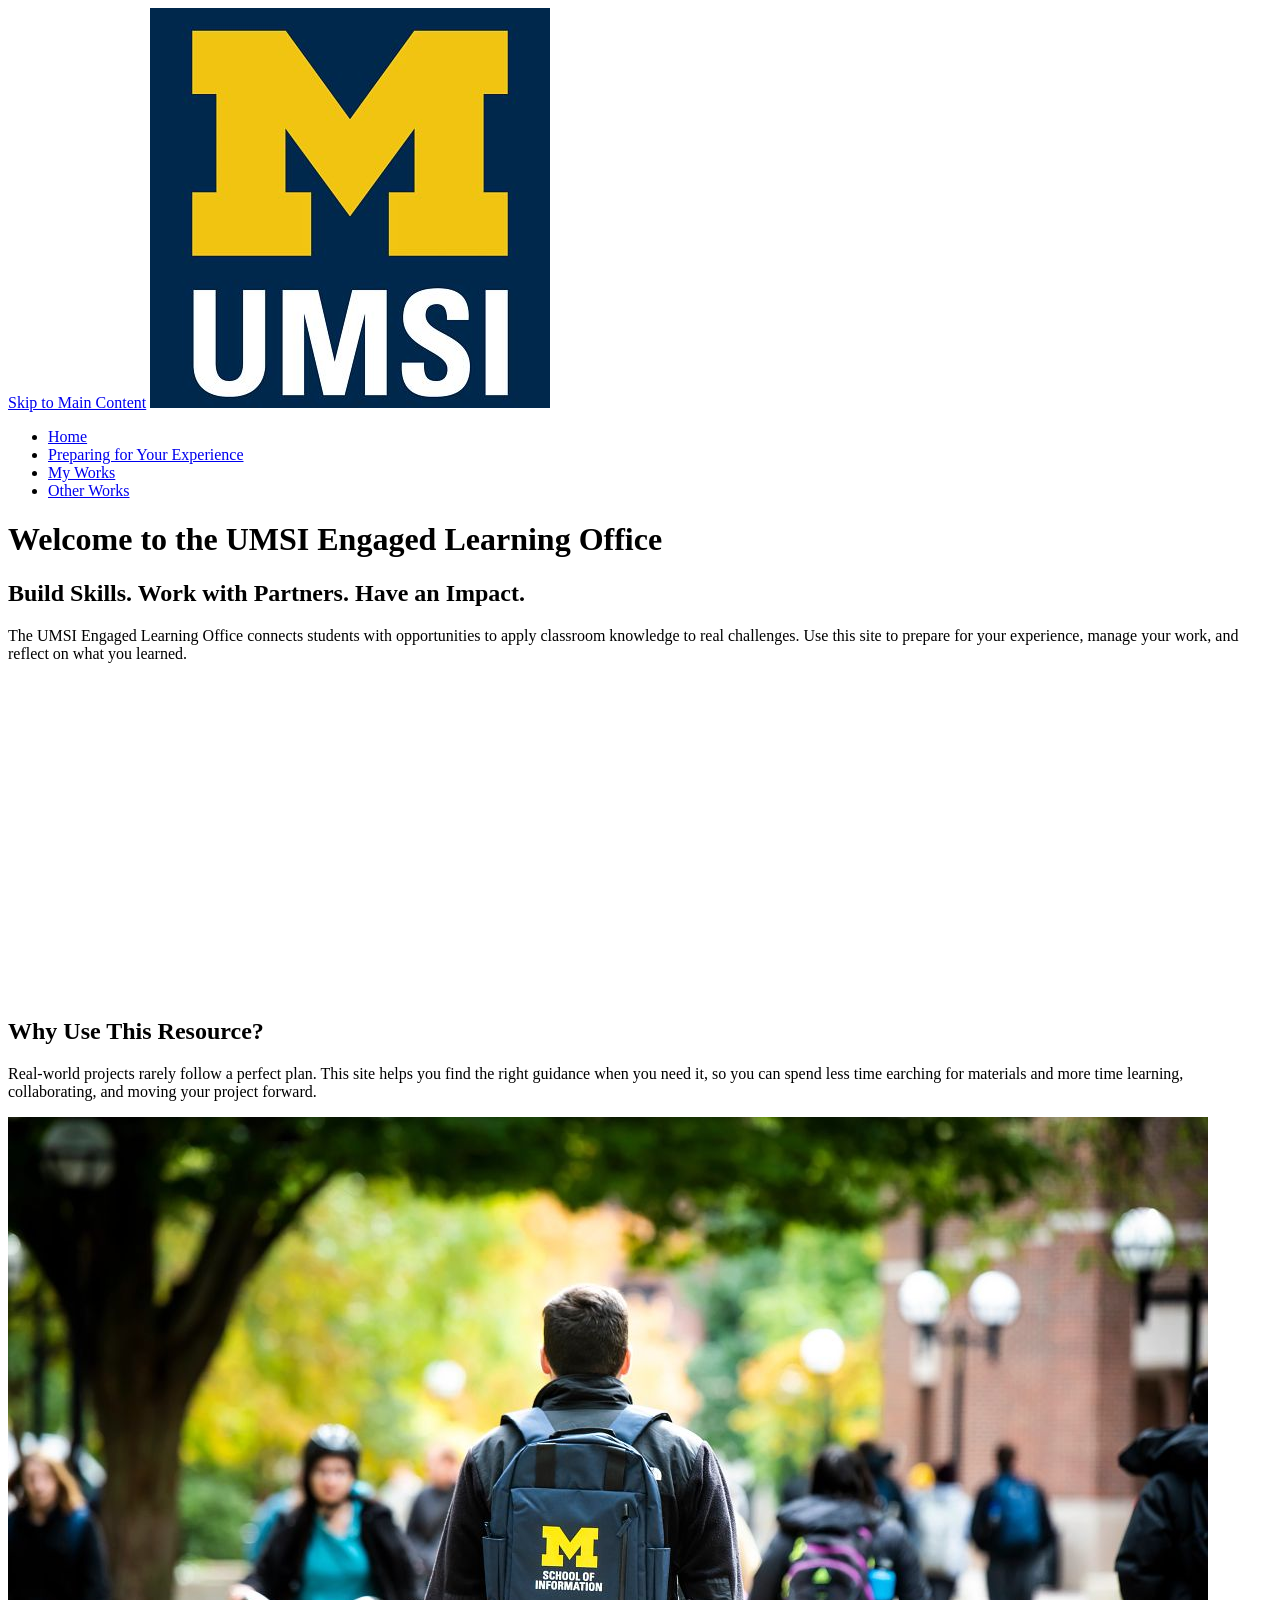
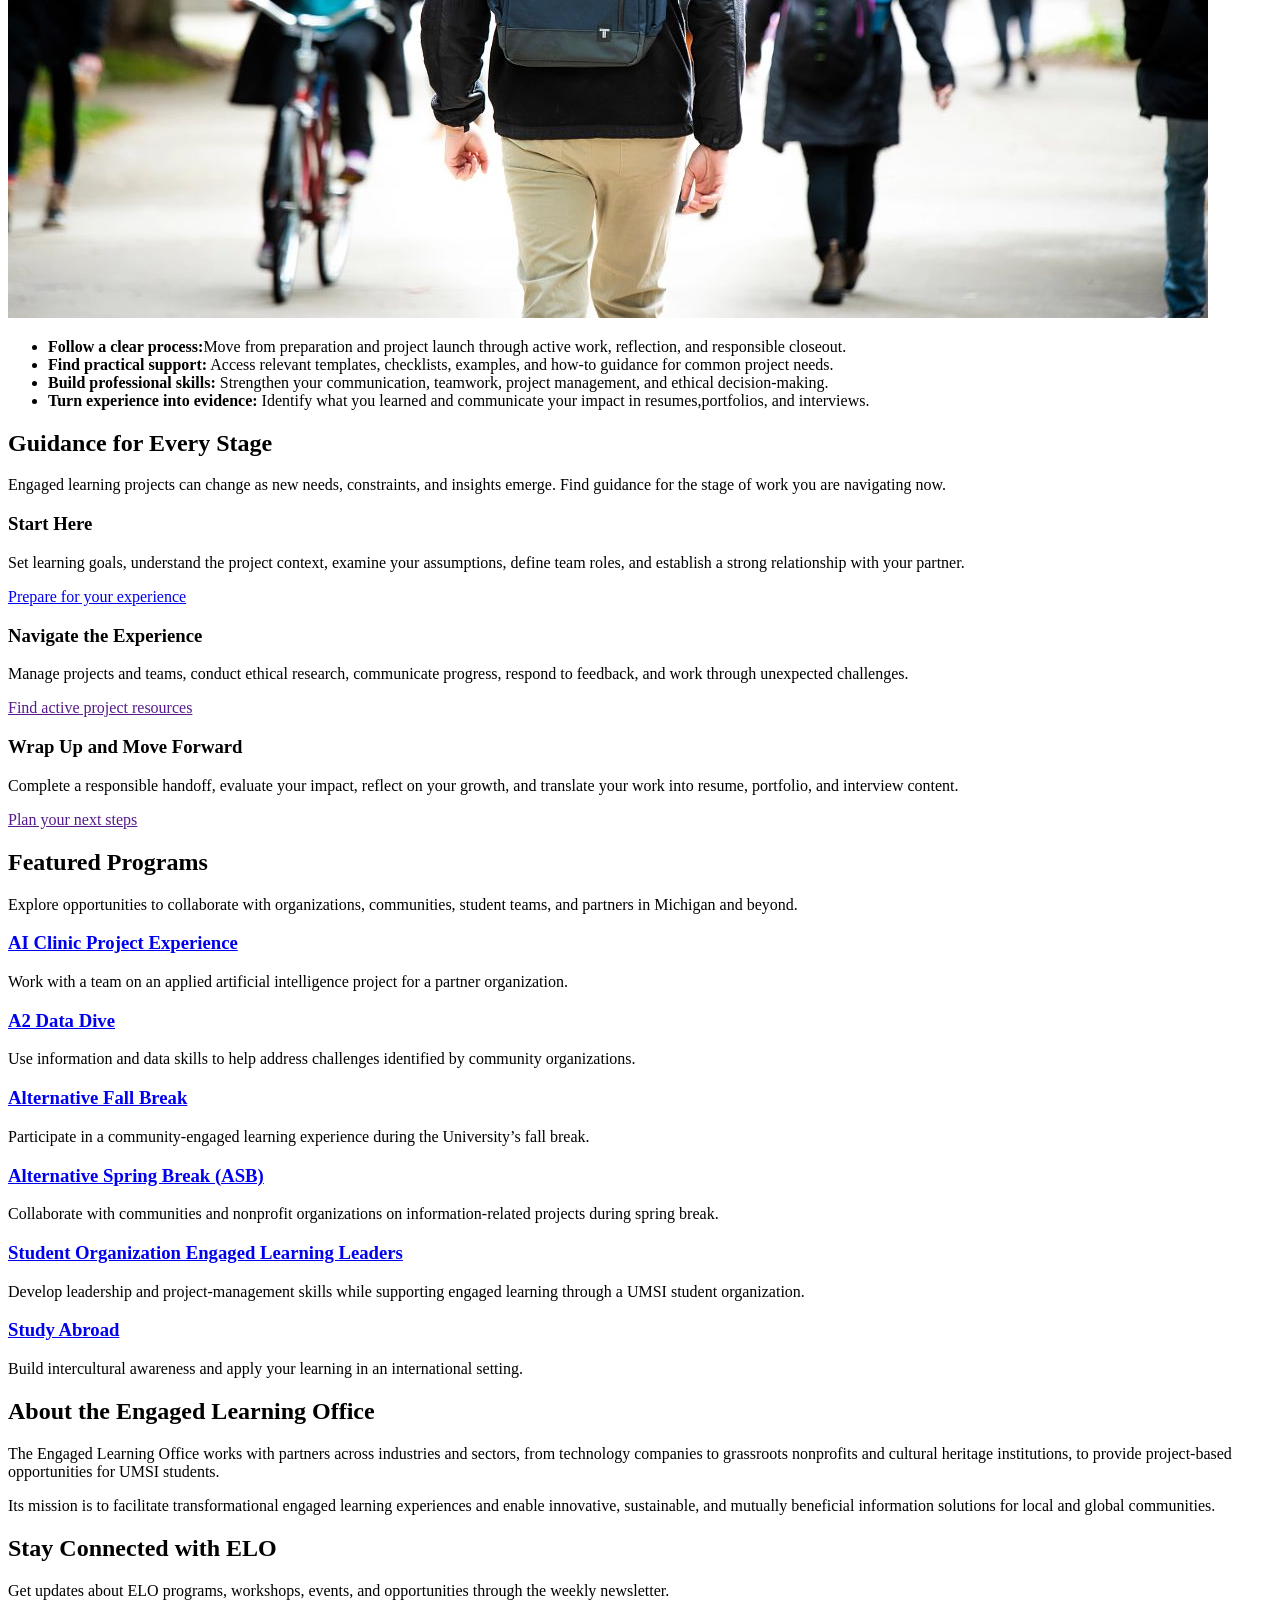
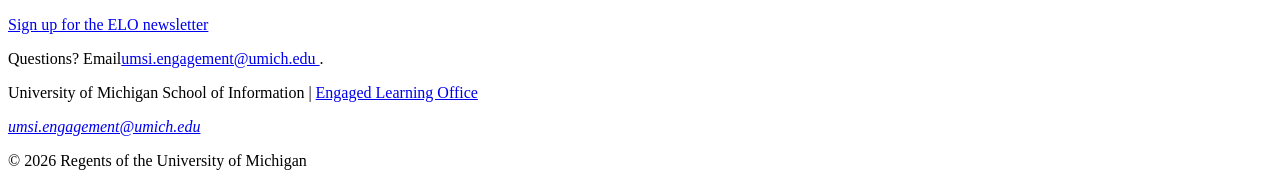
==== index.html @ c1bbf931 "Add files via upload" ====
<!DOCTYPE html>
<html lang="en">
<head>
    <meta charset="UTF-8">
    <meta name="viewport" content="width=device-width, initial-scale=1.0">
    <title>Engaged Learning Resources | UMSI</title>

</head>
<body>

    <header>
  <a href = "#main">Skip to Main Content</a>
        <img src="images/UMSI_signature_vertical_informal_solidblue.jpg" alt="UMSI Logo">
        <nav>
            <ul>
                <li><a href = "index.html">Home</a></li>
                <li><a href = "prep.html">Preparing for Your Experience</a></li>
                <li><a href = "works.html">My Works</a></li>
                <li><a href = "other.html">Other Works</a></li>
            </ul>
        </nav>
    <h1>Welcome to the UMSI Engaged Learning Office</h1>

    </header>
    <main id="main">
    <section>
      <h2>Build Skills. Work with Partners. Have an Impact.</h2>
      <p>
       The UMSI Engaged Learning Office connects students with opportunities to apply classroom knowledge to real challenges. Use this site to prepare for your experience, manage your work, and reflect on what you learned.
      </p>

      <iframe width="560px" height="315px" src="https://www.youtube.com/embed/81ZO9RfIJEQ?si=tBp82YWZMl1u7CVS" title="YouTube video player" frameborder="0" allow="accelerometer; autoplay; clipboard-write; encrypted-media; gyroscope; picture-in-picture; web-share" referrerpolicy="strict-origin-when-cross-origin" allowfullscreen></iframe>
         <!-- Note: this iframe might cause an Axe ARIA error - that's not on you that's on YouTube! -->
    </section>

<section>
    <h2>Why Use This Resource?</h2>

    <p>Real-world projects rarely follow a perfect plan. This site helps you find the right guidance when you need it, so you can spend less time earching for materials and more time learning, collaborating, and moving your project forward.
    </p>
        <img src="images/UMSI_CampusFall_UMSIBackpack_02.jpg" alt="A student wears a UMSI backpack in fall on the drag.">
    <ul>
        <li><strong>Follow a clear process:</strong>Move from preparation and project launch through active work, reflection, and responsible closeout.</li>
        <li><strong>Find practical support:</strong> Access relevant templates, checklists, examples, and how-to guidance for common project needs.</li>
        <li><strong>Build professional skills:</strong> Strengthen your communication, teamwork, project management, and ethical decision-making.</li>
        <li><strong>Turn experience into evidence:</strong> Identify what you learned and communicate your impact in resumes,portfolios, and interviews.</li>
    </ul>
</section>

 <section>
    <h2>Guidance for Every Stage</h2>
    <p>Engaged learning projects can change as new needs, constraints, and insights emerge. Find guidance for the stage of work you are navigating <srong>now.</strong></p>
    <article>
      <h3>Start Here</h3>
      <p>Set learning goals, understand the project context, examine your assumptions, define team roles, and establish a strong relationship with your partner.</p>
      <a href="prep.html">Prepare for your experience</a>
    </article>

    <article>
      <h3>Navigate the Experience</h3>
      <p>Manage projects and teams, conduct ethical research, communicate progress, respond to feedback, and work through unexpected challenges.</p>
      <a href="">Find active project resources</a>
    </article>

    <article>
      <h3>Wrap Up and Move Forward</h3>
      <p>Complete a responsible handoff, evaluate your impact, reflect on your growth, and translate your work into resume, portfolio, and interview content.</p>
      <a href="">Plan your next steps</a>
    </article>
  </section>

   <section>
    <h2>Featured Programs</h2>
    <p>Explore opportunities to collaborate with organizations, communities, student teams, and partners in Michigan and beyond.</p>
    <article>
    <h3><a href="https://mcompass.umich.edu/_portal/tds-program-brochure?programid=12810">AI Clinic Project Experience</a></h3>
    <p>Work with a team on an applied artificial intelligence project for a partner organization.</p>
    </article>

    <article>
    <h3><a href="https://mcompass.umich.edu/_portal/tds-program-brochure?programid=12556">A2 Data Dive</a></h3>
    <p>Use information and data skills to help address challenges identified by community organizations.</p>
    </article>

     <article>
      <h3><a href="https://mcompass.umich.edu/_portal/tds-program-brochure?programid=11297">Alternative Fall Break</a></h3>
      <p>Participate in a community-engaged learning experience during the University’s fall break.</p>
    </article>

    <article>
      <h3><a href="https://mcompass.umich.edu/_portal/tds-program-brochure?programid=10621">Alternative Spring Break (ASB)</a></h3>
       <p>Collaborate with communities and nonprofit organizations on information-related projects during spring break.</p>
    </article>

    <article>
      <h3><a href="https://mcompass.umich.edu/_portal/tds-program-brochure?programid=12294">Student Organization Engaged Learning Leaders</a></h3>
       <p>Develop leadership and project-management skills while supporting engaged learning through a UMSI student organization.</p>
    </article>

    <article>
      <h3><a href="https://www.si.umich.edu/student-life/study-abroad">Study Abroad</a></h3>
      <p>Build intercultural awareness and apply your learning in an international setting. </p>
    </article>
   </section>
  <section>
    <h2>About the Engaged Learning Office</h2>
    <p>The Engaged Learning Office works with partners across industries and sectors, from technology companies to grassroots nonprofits and cultural heritage institutions, to provide project-based opportunities for UMSI students.</p>
    <p>Its mission is to facilitate transformational engaged learning experiences and enable innovative, sustainable, and mutually beneficial information solutions for local and global communities.</p>
  </section>
  <aside>
    <h2>Stay Connected with ELO</h2>
    <p>Get updates about ELO programs, workshops, events, and opportunities through the weekly newsletter.</p>
    <div>
       <a href="https://umsi.info/elo-newsletter"> Sign up for the ELO newsletter</a>
    </div>
    <p>Questions? Email<a href="mailto:umsi.engagement@umich.edu">umsi.engagement@umich.edu </a>.</p>
  </aside>


        <!-- Content taken & modified from UMGPT with the prompt, "Write me a webpage of intro content to help meet the following requirements - this is for the home page": and then pasted in the client objectives & project requirements"
        UMGPT. (2026). UMGPT ( GPT-5.6 Sol September 7th version) [Large language model]. -->
    </main>
    <footer>
        <p>University of Michigan School of Information | <a href="https://www.si.umich.edu/programs/engaged-learning/about-engaged-learning-office">Engaged Learning Office </a></p>
      <address>
        <a href="mailto:umsi.engagement@umich.edu">umsi.engagement@umich.edu</a>
      </address>
      <p>&copy; 2026 Regents of the University of Michigan</p>
    </footer>
</body>
</html>
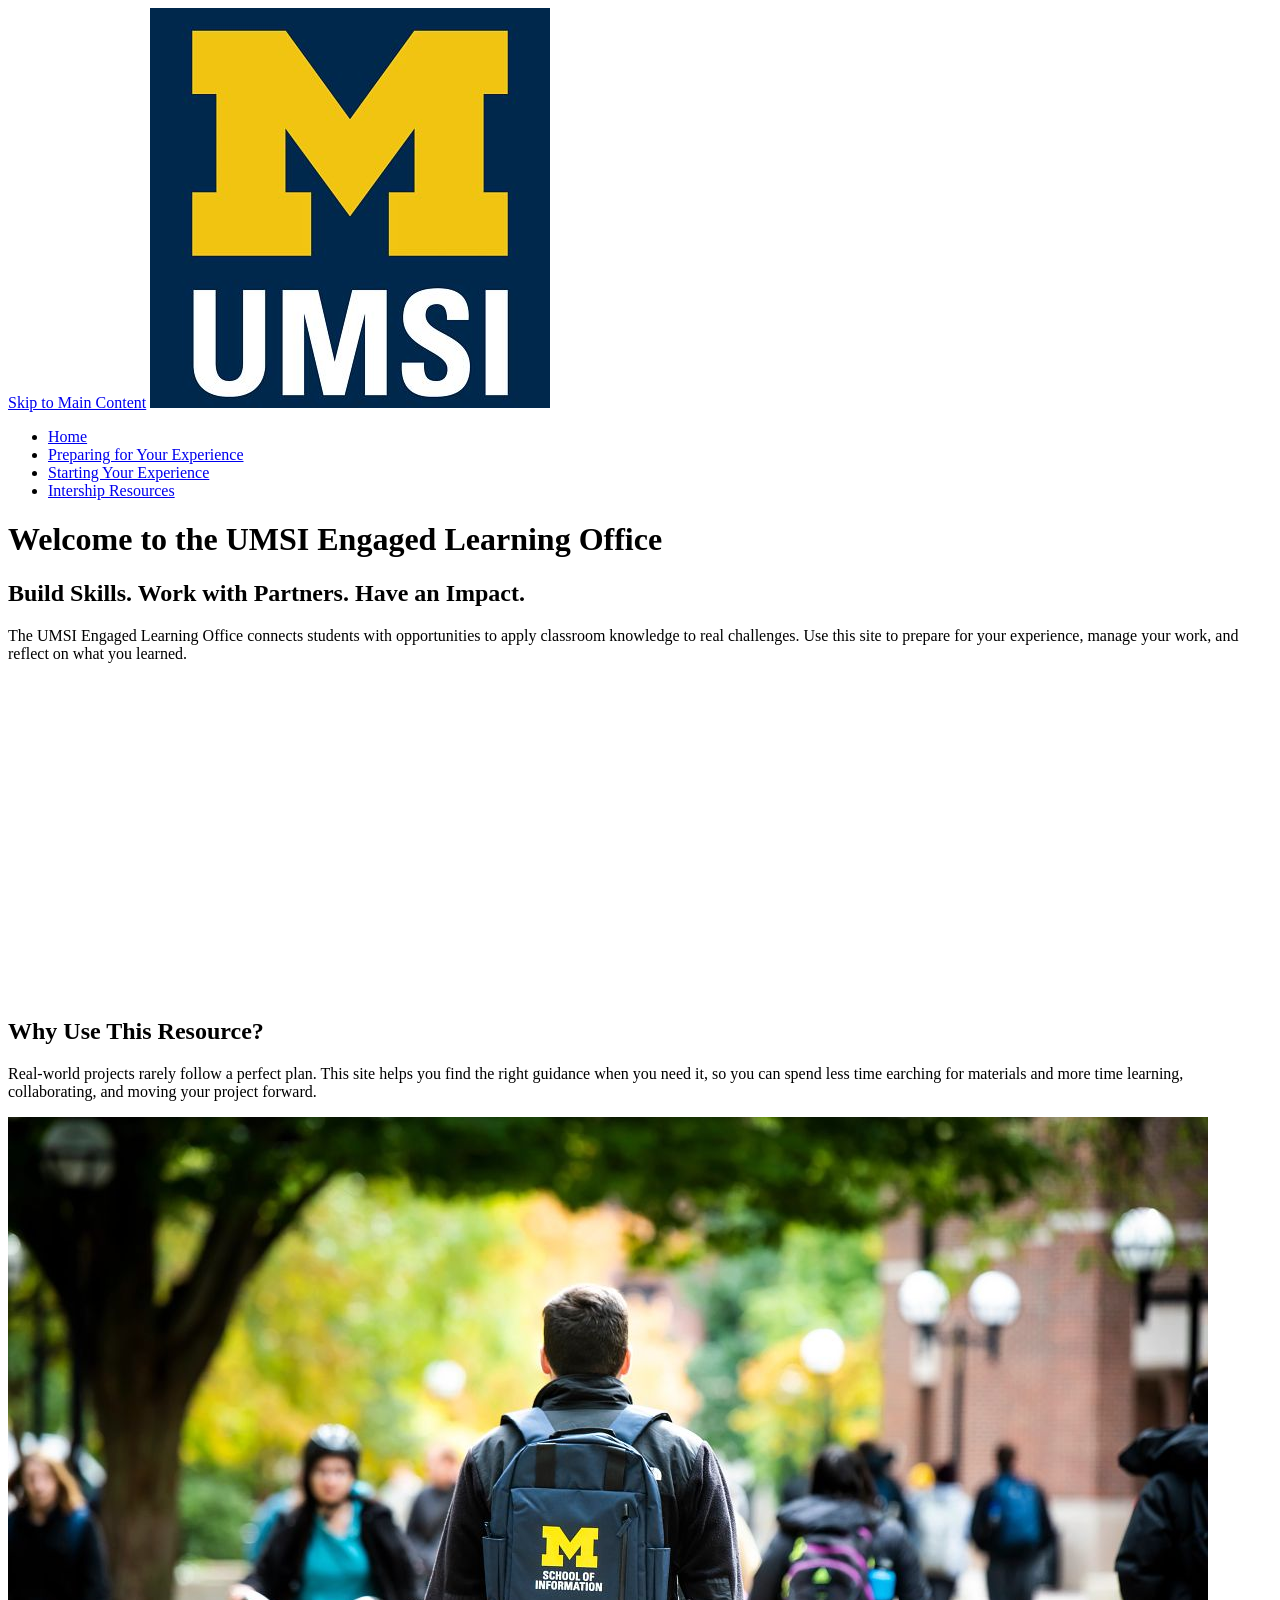
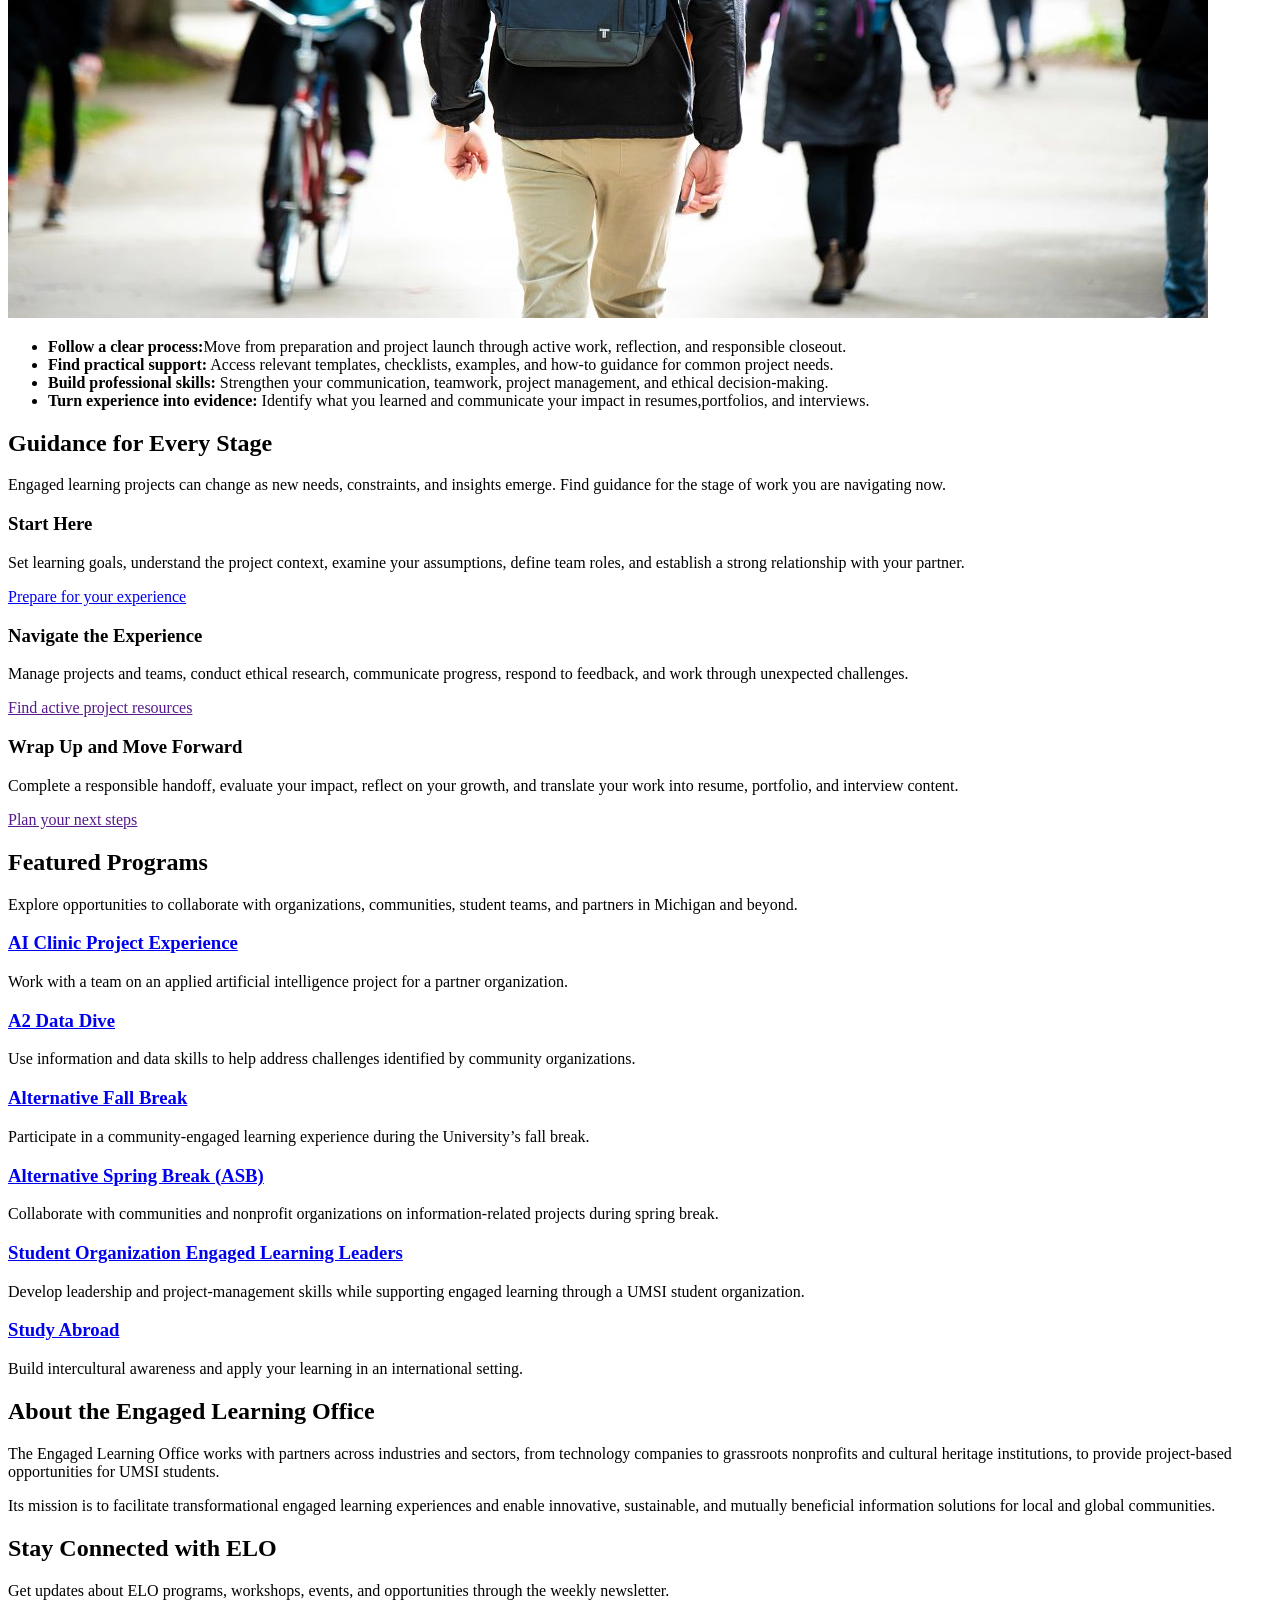
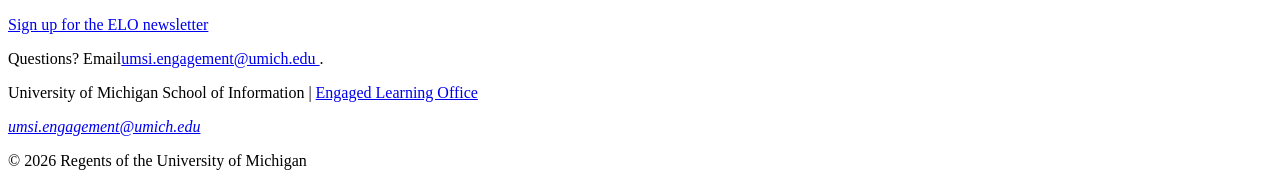
==== commit bb14325f: "Add files via upload" ====
--- a/index.html
+++ b/index.html
@@ -15,13 +15,13 @@
             <ul>
                 <li><a href = "index.html">Home</a></li>
                 <li><a href = "prep.html">Preparing for Your Experience</a></li>
-                <li><a href = "works.html">My Works</a></li>
-                <li><a href = "other.html">Other Works</a></li>
+                <li><a href = "during.html">Starting Your Experience</a></li>
+                <li><a href = "intern.html">Intership Resources</a></li>
             </ul>
         </nav>
     <h1>Welcome to the UMSI Engaged Learning Office</h1>
-
     </header>
+    
     <main id="main">
     <section>
       <h2>Build Skills. Work with Partners. Have an Impact.</h2>
@@ -82,9 +82,9 @@
     <p>Use information and data skills to help address challenges identified by community organizations.</p>
     </article>
 
-     <article>
-      <h3><a href="https://mcompass.umich.edu/_portal/tds-program-brochure?programid=11297">Alternative Fall Break</a></h3>
-      <p>Participate in a community-engaged learning experience during the University’s fall break.</p>
+    <article>
+    <h3><a href="https://mcompass.umich.edu/_portal/tds-program-brochure?programid=11297">Alternative Fall Break</a></h3>
+    <p>Participate in a community-engaged learning experience during the University’s fall break.</p>
     </article>
 
     <article>
@@ -101,7 +101,7 @@
       <h3><a href="https://www.si.umich.edu/student-life/study-abroad">Study Abroad</a></h3>
       <p>Build intercultural awareness and apply your learning in an international setting. </p>
     </article>
-   </section>
+  </section>
   <section>
     <h2>About the Engaged Learning Office</h2>
     <p>The Engaged Learning Office works with partners across industries and sectors, from technology companies to grassroots nonprofits and cultural heritage institutions, to provide project-based opportunities for UMSI students.</p>
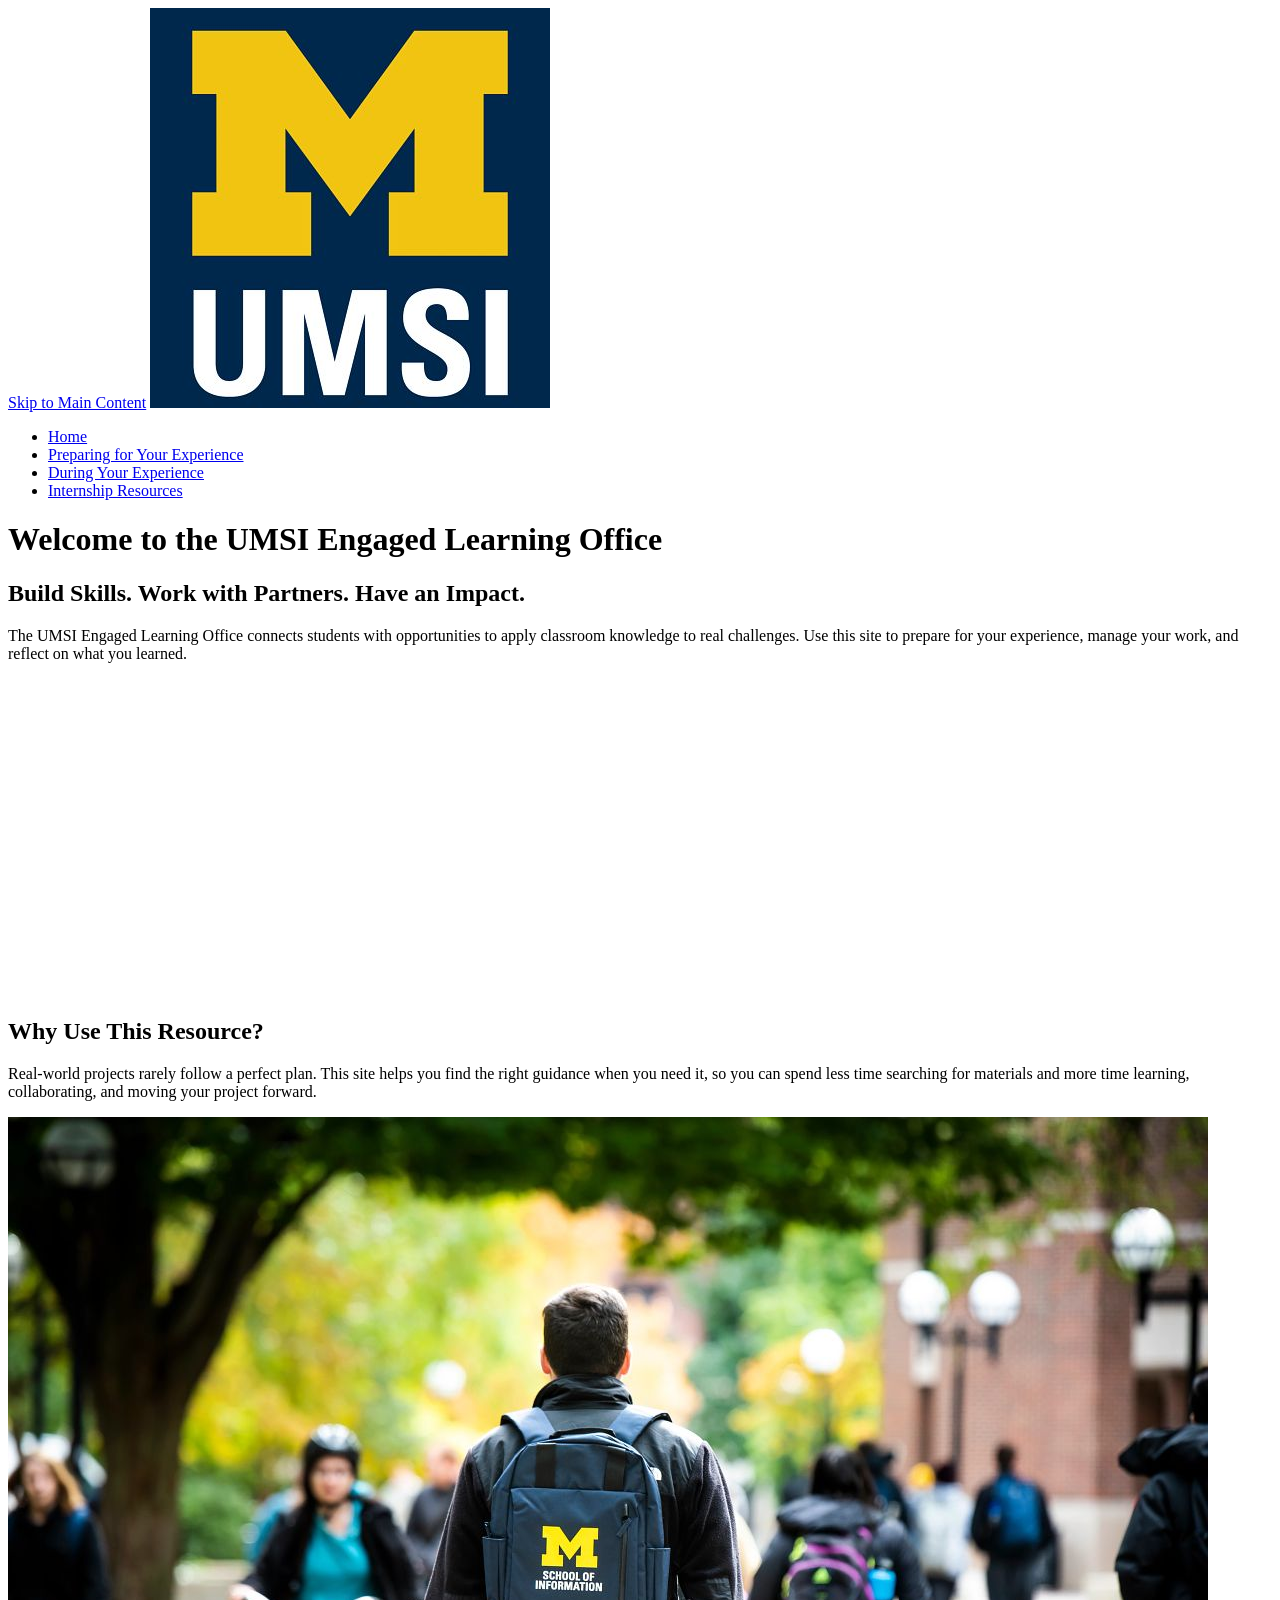
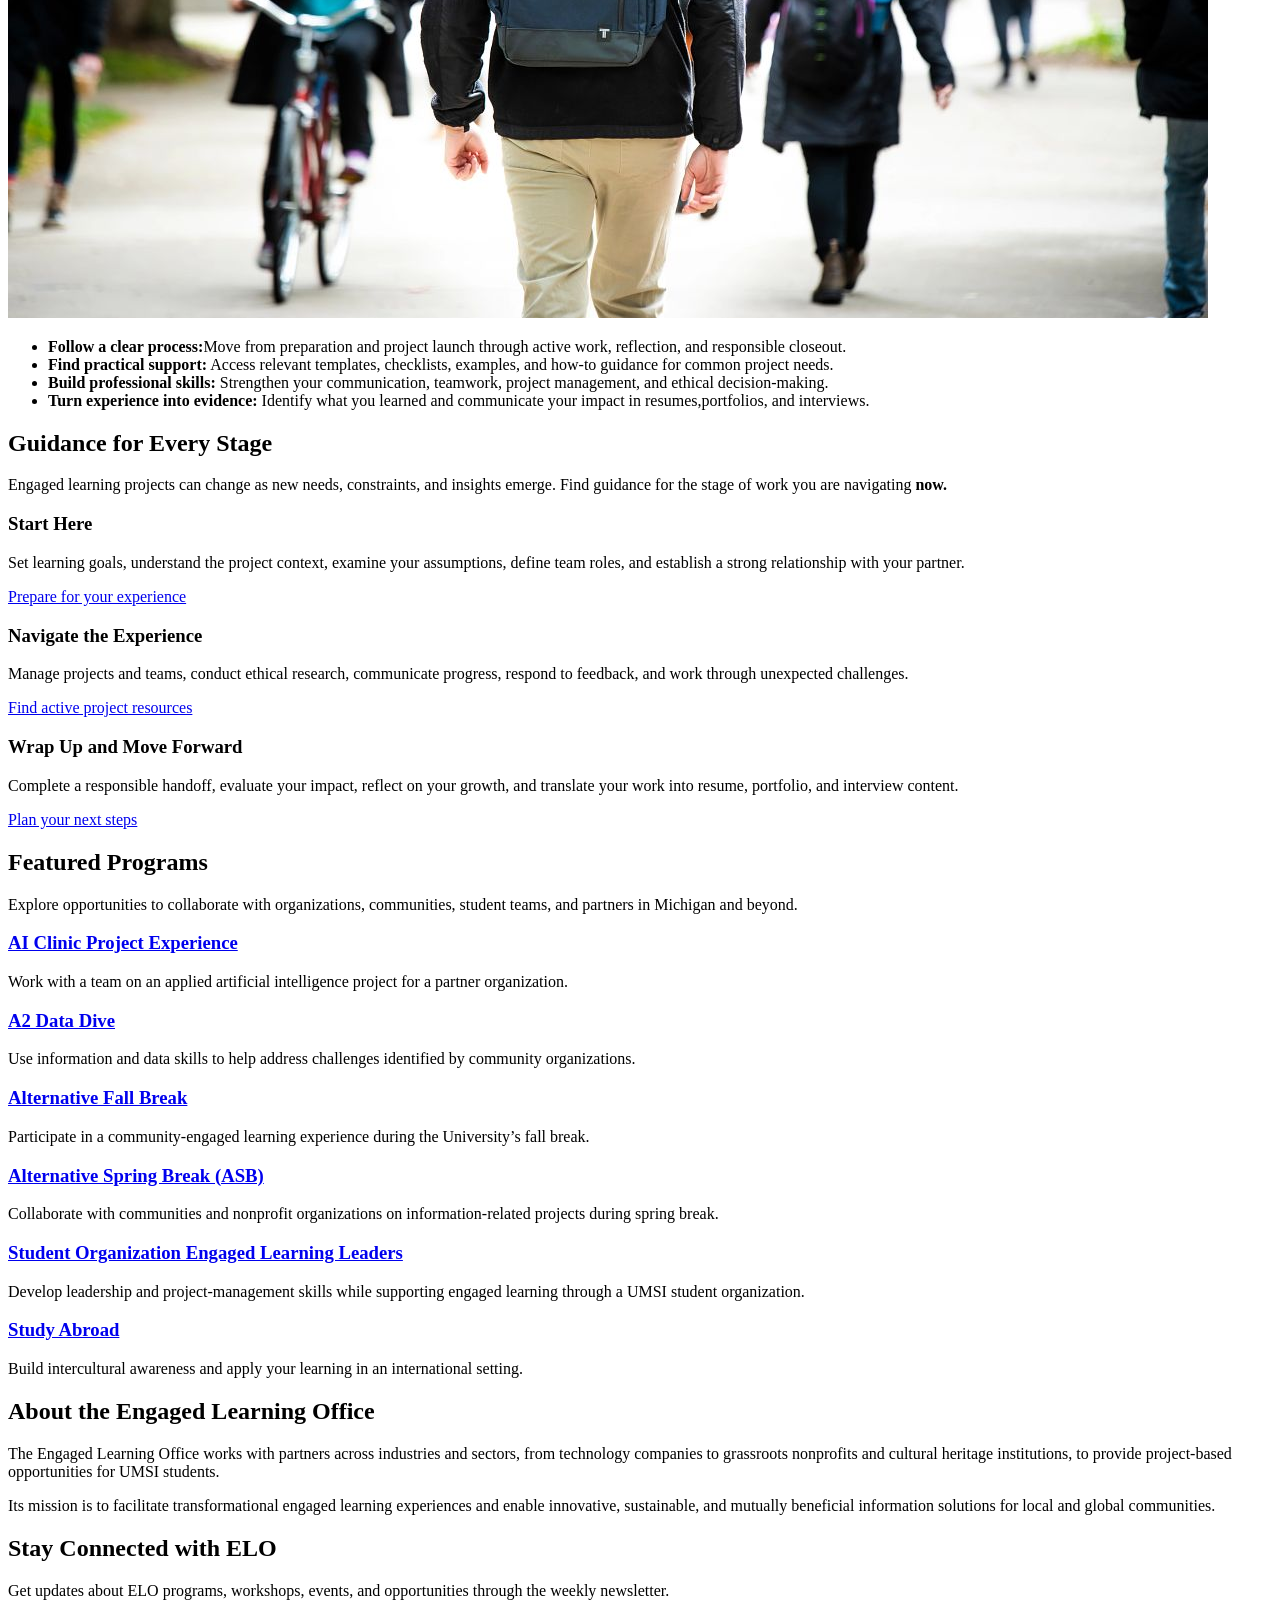
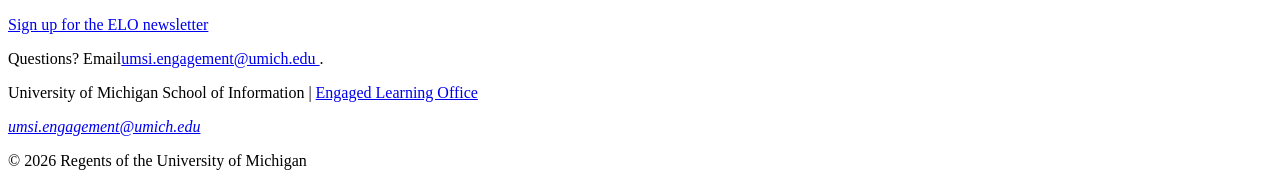
==== commit 4b7589ce: "Add files via upload" ====
--- a/index.html
+++ b/index.html
@@ -9,14 +9,14 @@
 <body>
 
     <header>
-  <a href = "#main">Skip to Main Content</a>
+    <a href = "#main">Skip to Main Content</a>
         <img src="images/UMSI_signature_vertical_informal_solidblue.jpg" alt="UMSI Logo">
         <nav>
             <ul>
                 <li><a href = "index.html">Home</a></li>
                 <li><a href = "prep.html">Preparing for Your Experience</a></li>
-                <li><a href = "during.html">Starting Your Experience</a></li>
-                <li><a href = "intern.html">Intership Resources</a></li>
+                <li><a href = "during.html">During Your Experience</a></li>
+                <li><a href = "intern.html">Internship Resources</a></li>
             </ul>
         </nav>
     <h1>Welcome to the UMSI Engaged Learning Office</h1>
@@ -36,7 +36,7 @@
 <section>
     <h2>Why Use This Resource?</h2>
 
-    <p>Real-world projects rarely follow a perfect plan. This site helps you find the right guidance when you need it, so you can spend less time earching for materials and more time learning, collaborating, and moving your project forward.
+    <p>Real-world projects rarely follow a perfect plan. This site helps you find the right guidance when you need it, so you can spend less time searching for materials and more time learning, collaborating, and moving your project forward.
     </p>
         <img src="images/UMSI_CampusFall_UMSIBackpack_02.jpg" alt="A student wears a UMSI backpack in fall on the drag.">
     <ul>
@@ -49,7 +49,7 @@
 
  <section>
     <h2>Guidance for Every Stage</h2>
-    <p>Engaged learning projects can change as new needs, constraints, and insights emerge. Find guidance for the stage of work you are navigating <srong>now.</strong></p>
+    <p>Engaged learning projects can change as new needs, constraints, and insights emerge. Find guidance for the stage of work you are navigating <strong>now.</strong></p>
     <article>
       <h3>Start Here</h3>
       <p>Set learning goals, understand the project context, examine your assumptions, define team roles, and establish a strong relationship with your partner.</p>
@@ -59,13 +59,13 @@
     <article>
       <h3>Navigate the Experience</h3>
       <p>Manage projects and teams, conduct ethical research, communicate progress, respond to feedback, and work through unexpected challenges.</p>
-      <a href="">Find active project resources</a>
+      <a href="during.html">Find active project resources</a>
     </article>
 
     <article>
       <h3>Wrap Up and Move Forward</h3>
       <p>Complete a responsible handoff, evaluate your impact, reflect on your growth, and translate your work into resume, portfolio, and interview content.</p>
-      <a href="">Plan your next steps</a>
+      <a href="intern.html">Plan your next steps</a>
     </article>
   </section>
 
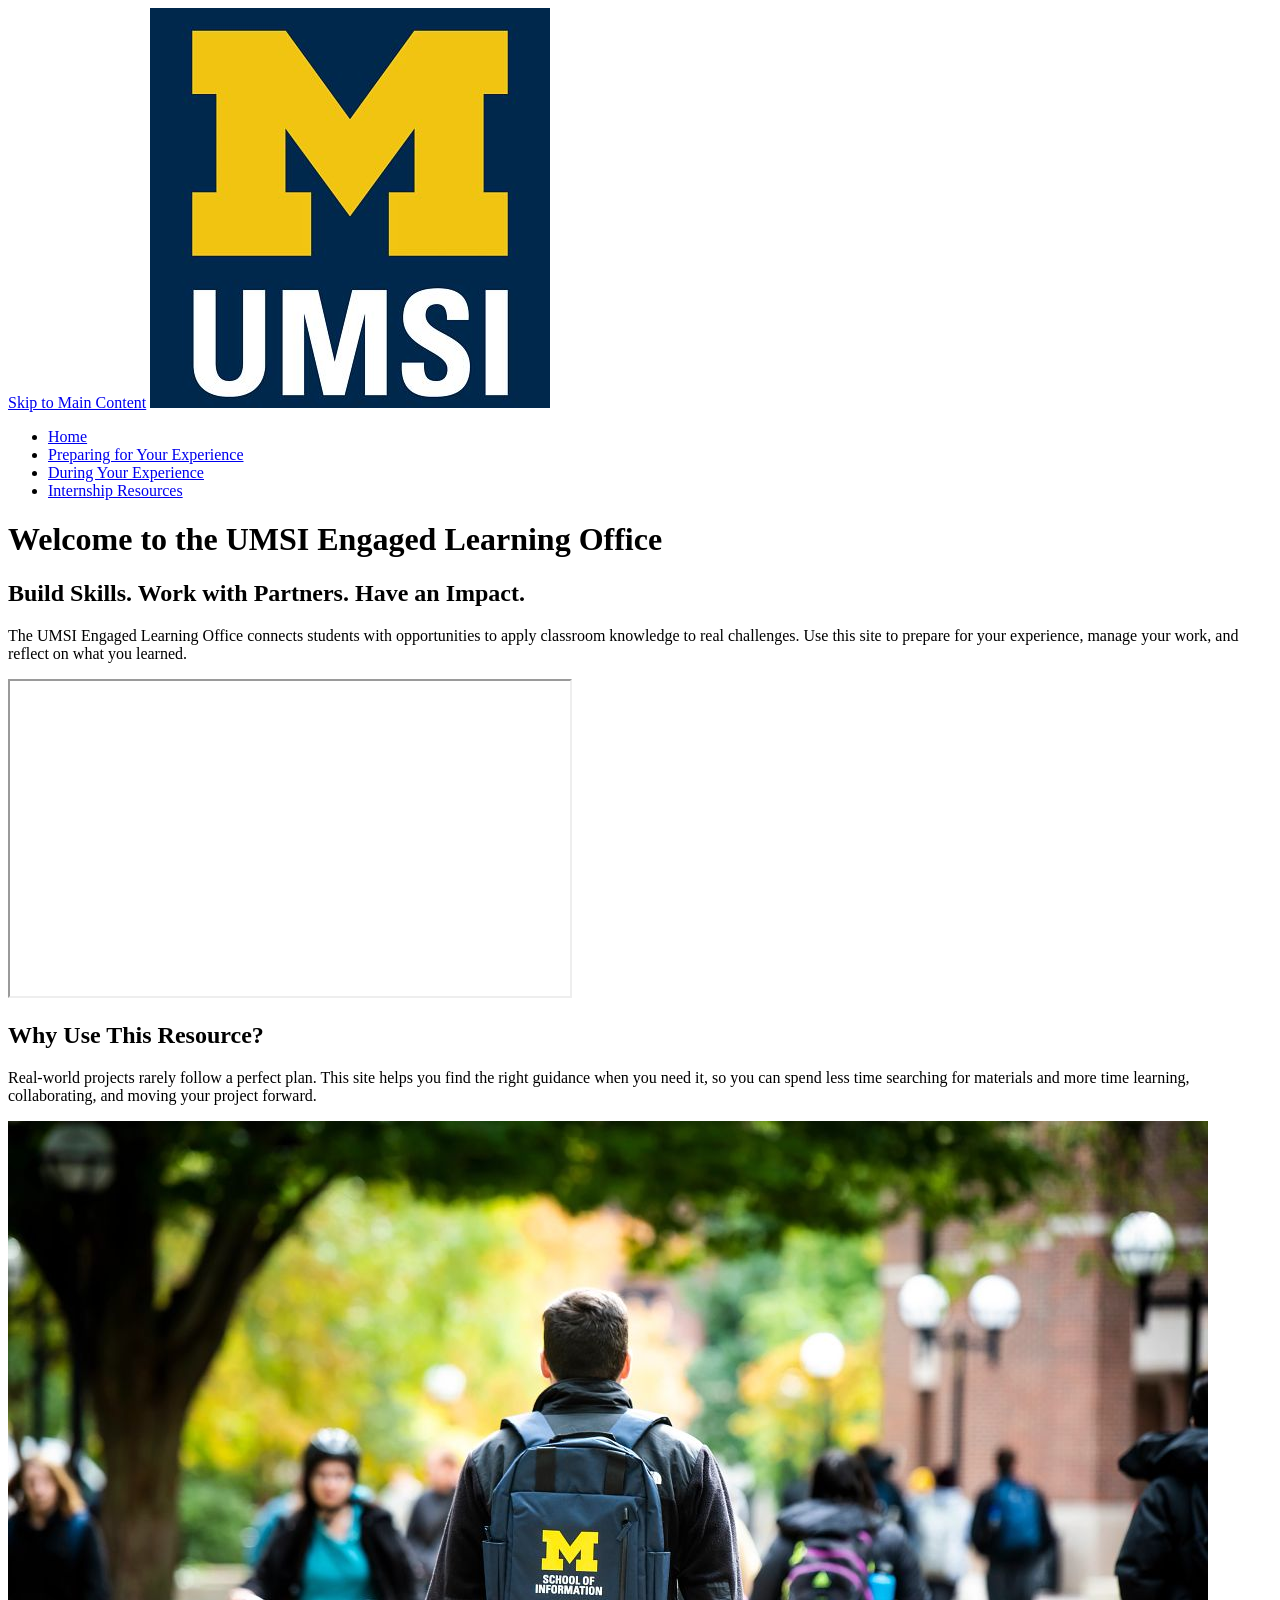
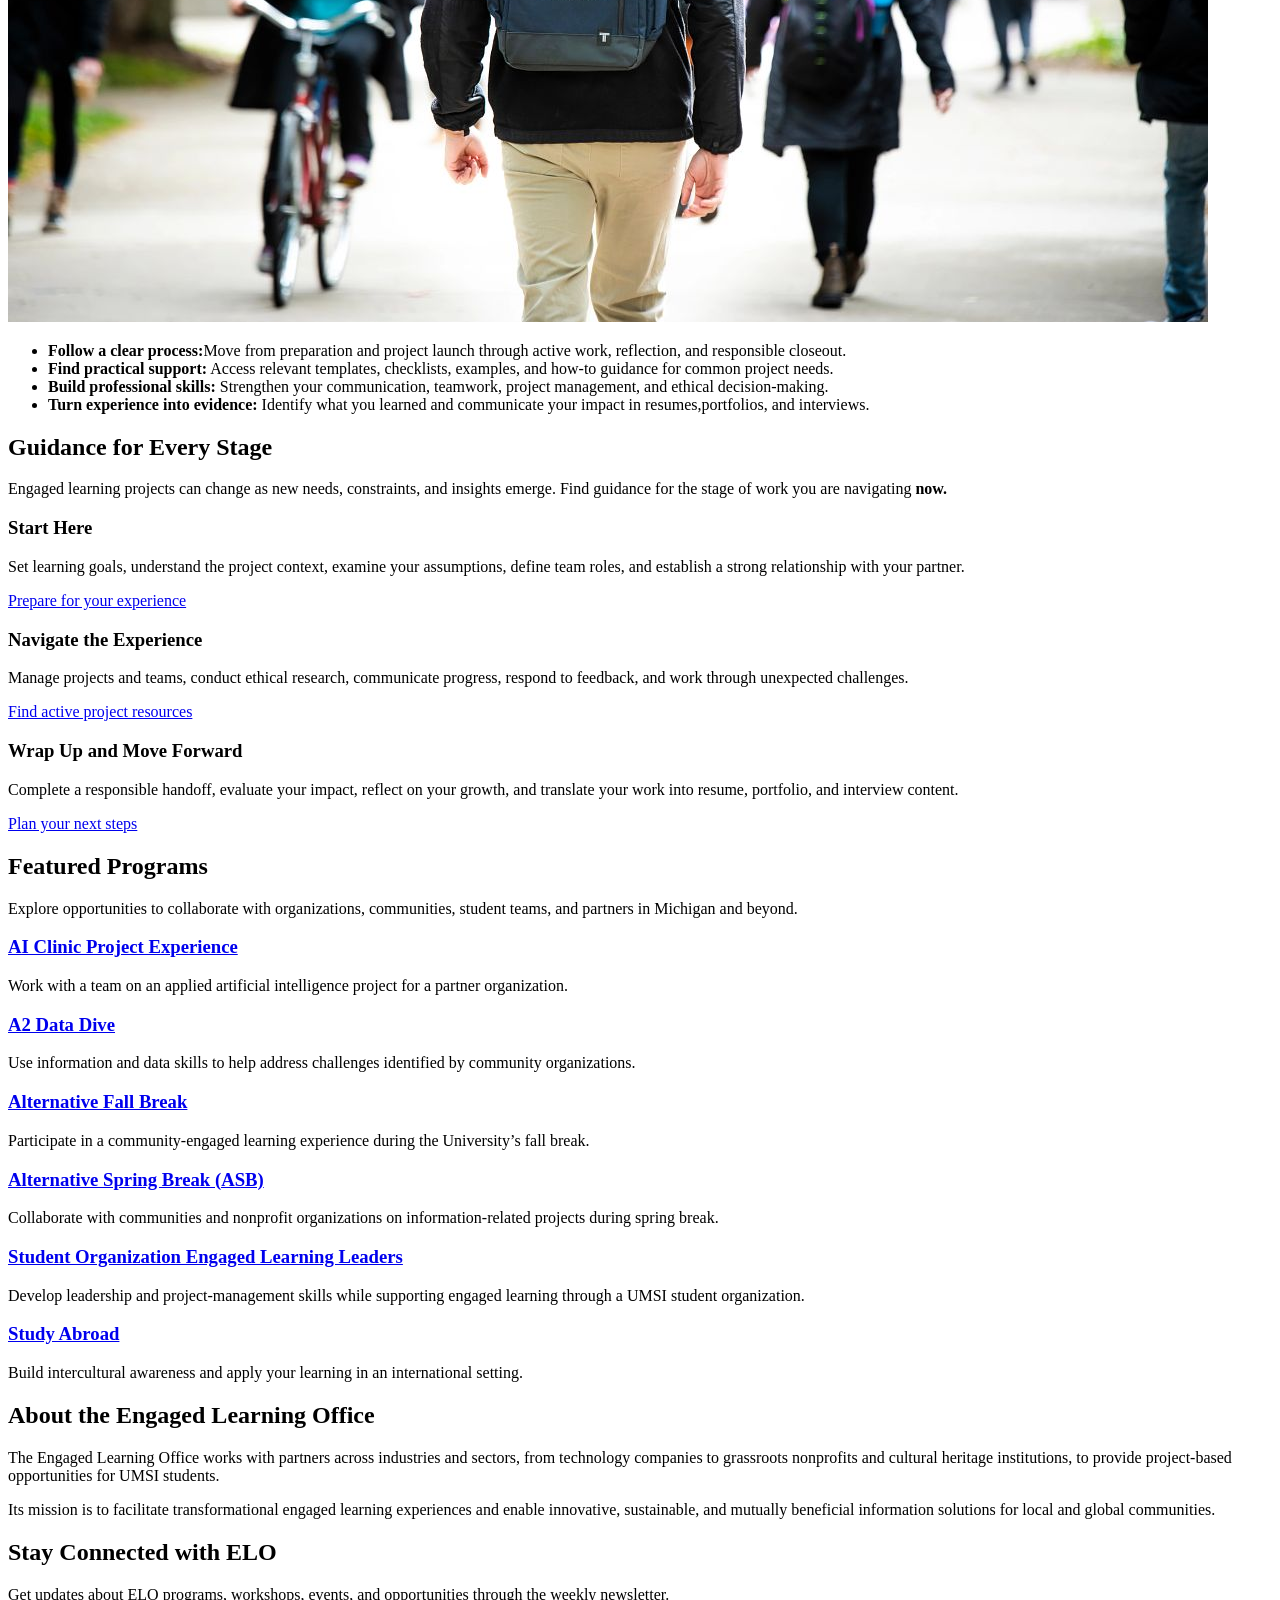
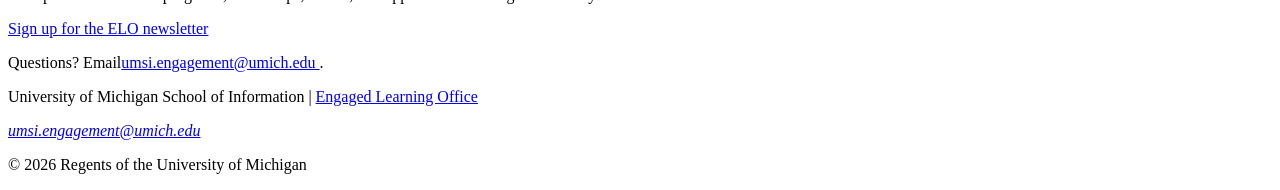
==== commit 933e581c: "Add files via upload" ====
--- a/index.html
+++ b/index.html
@@ -29,7 +29,13 @@
        The UMSI Engaged Learning Office connects students with opportunities to apply classroom knowledge to real challenges. Use this site to prepare for your experience, manage your work, and reflect on what you learned.
       </p>
 
-      <iframe width="560px" height="315px" src="https://www.youtube.com/embed/81ZO9RfIJEQ?si=tBp82YWZMl1u7CVS" title="YouTube video player" frameborder="0" allow="accelerometer; autoplay; clipboard-write; encrypted-media; gyroscope; picture-in-picture; web-share" referrerpolicy="strict-origin-when-cross-origin" allowfullscreen></iframe>
+      <iframe width="560" height="315" 
+        src="https://www.youtube.com/embed/81ZO9RfIJEQ?si=tBp82YWZMl1u7CVS" 
+        title="YouTube video player" allow="accelerometer; 
+        autoplay; clipboard-write; encrypted-media; gyroscope; 
+        picture-in-picture; web-share" referrerpolicy="strict-origin-when-cross-origin" 
+        allowfullscreen>
+      </iframe>
          <!-- Note: this iframe might cause an Axe ARIA error - that's not on you that's on YouTube! -->
     </section>
 
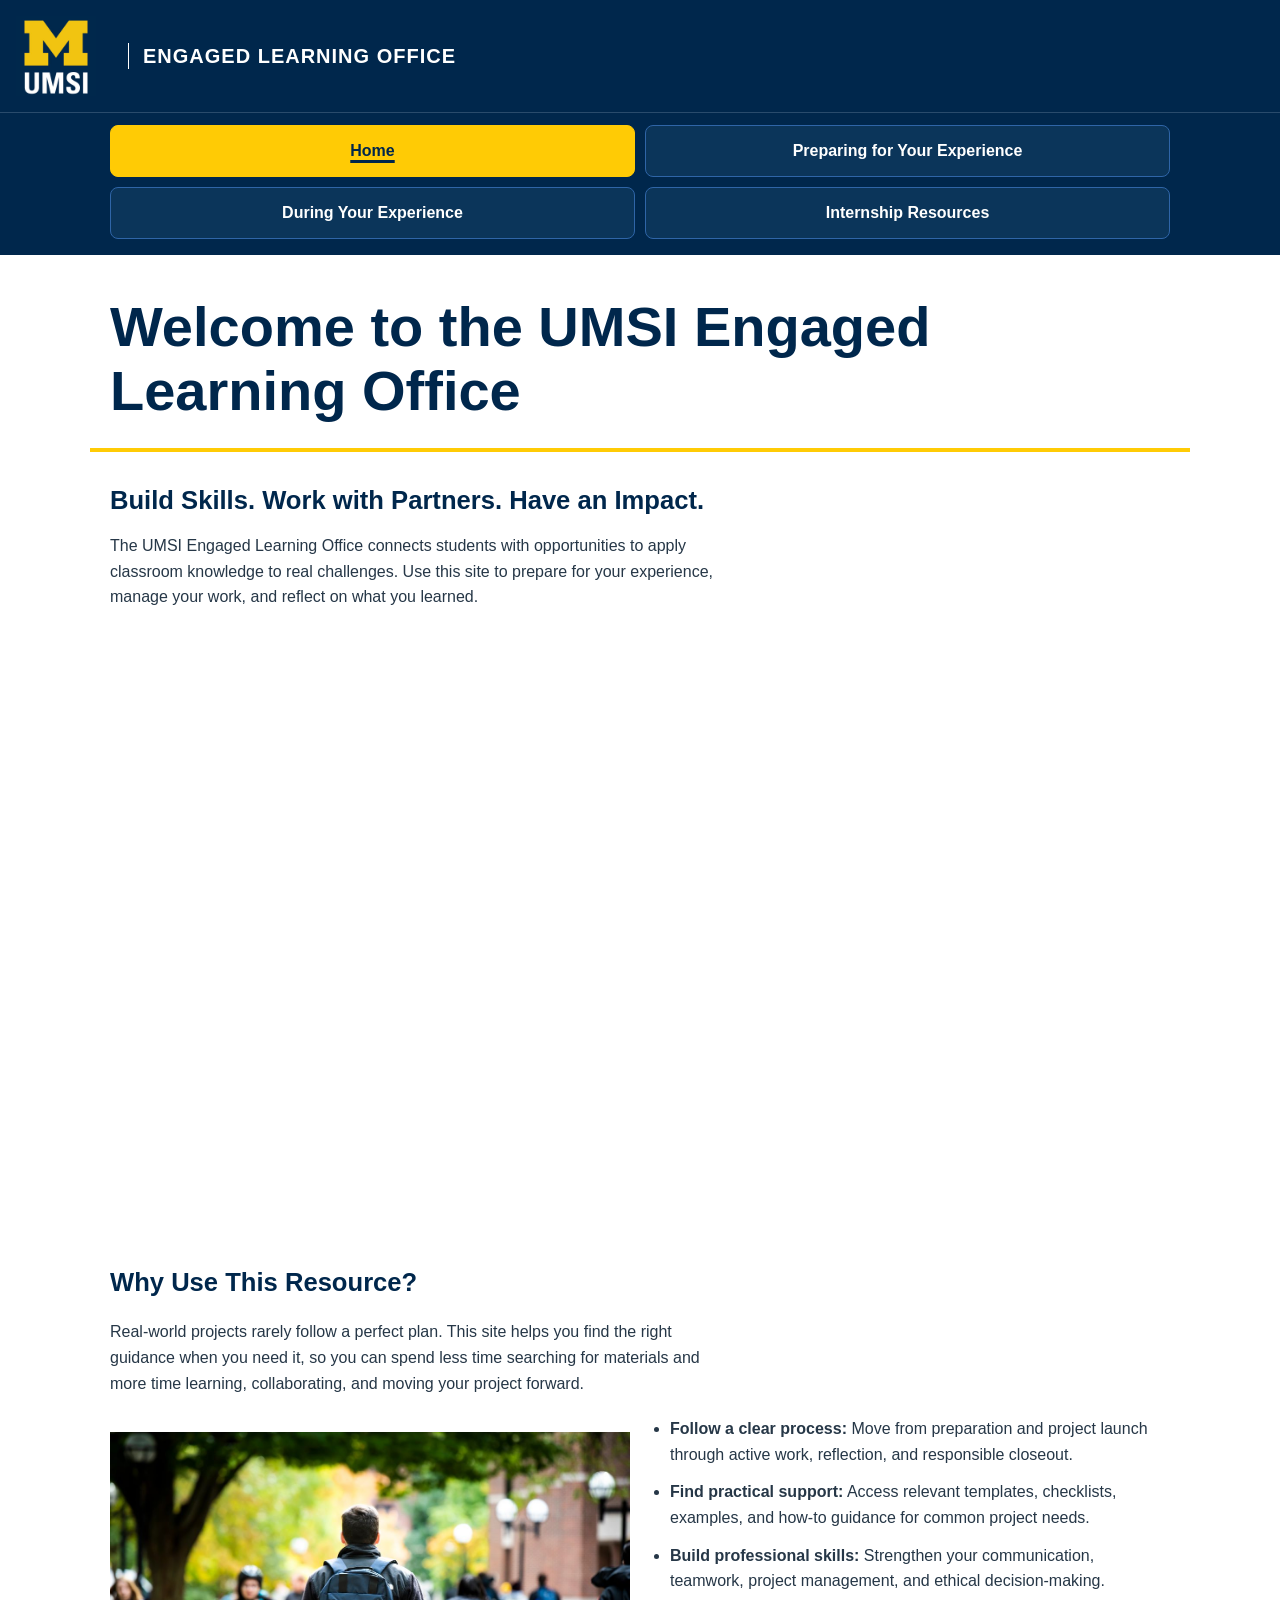
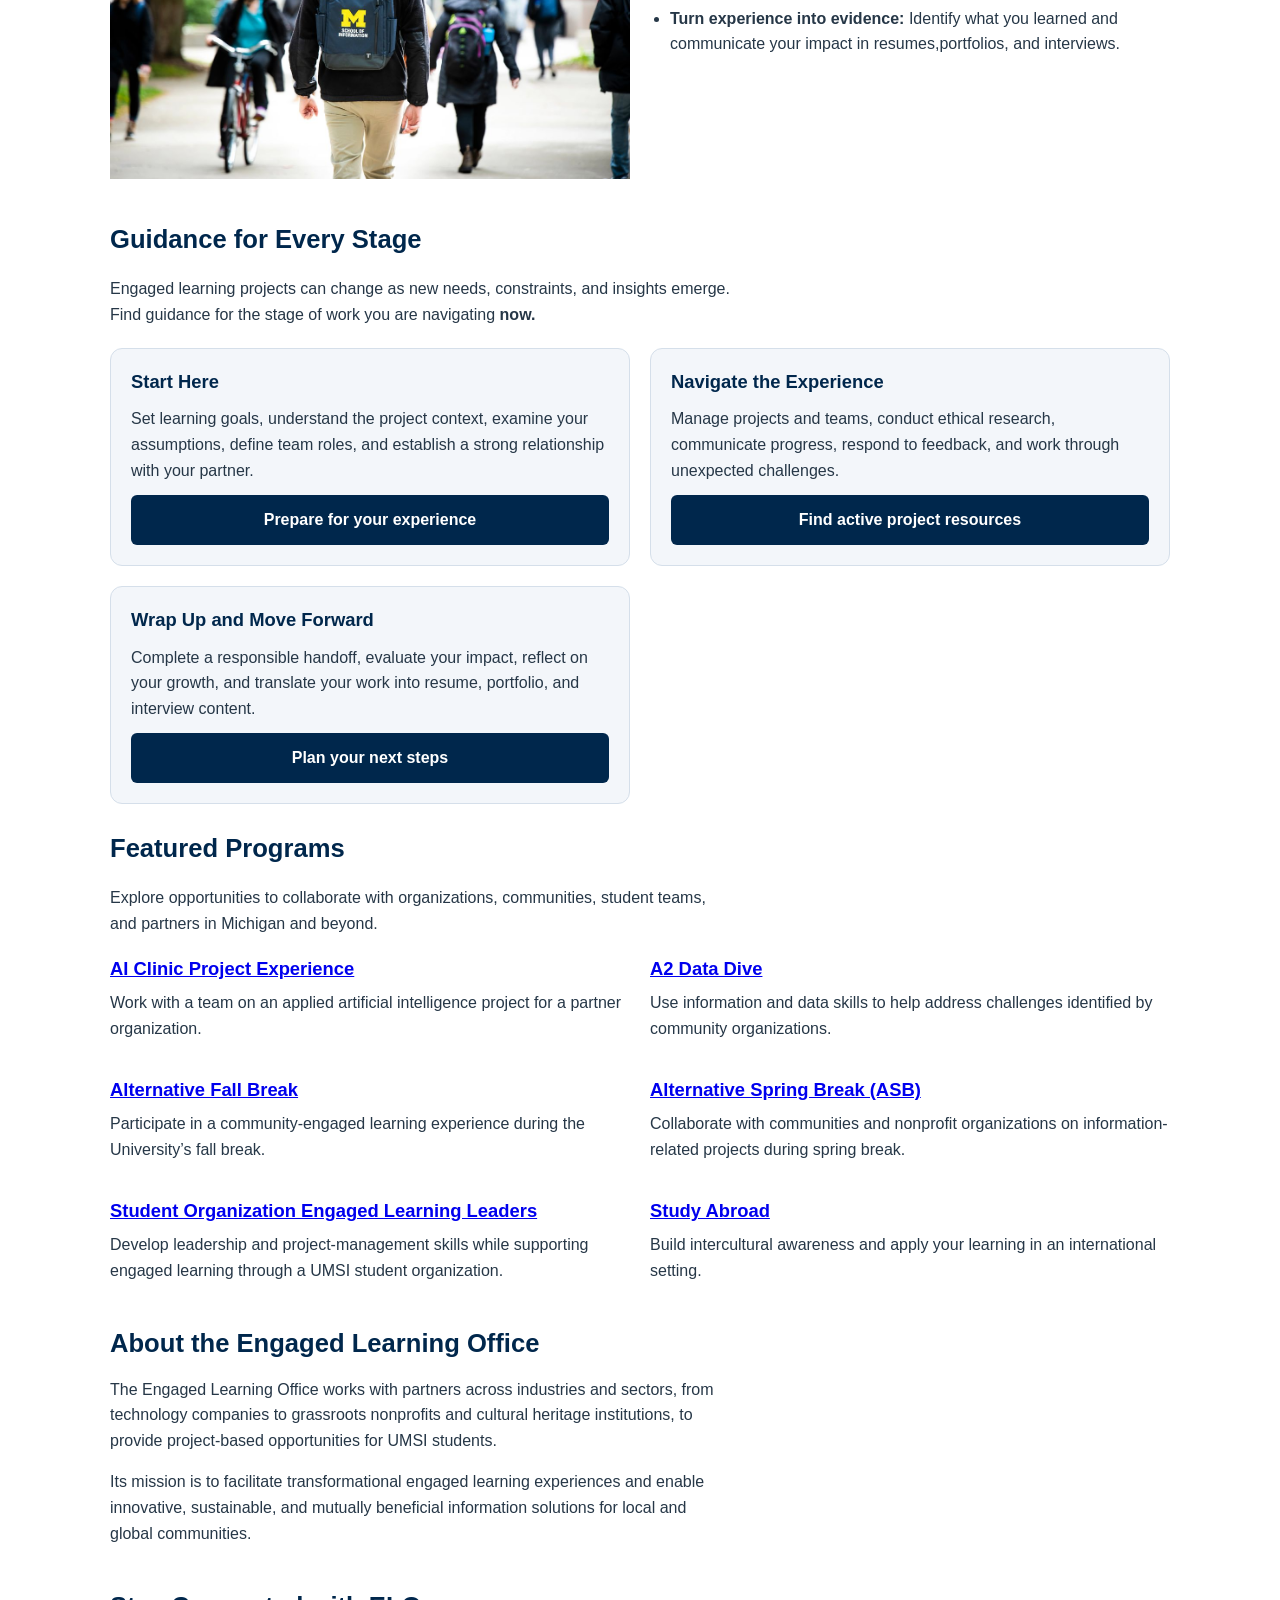
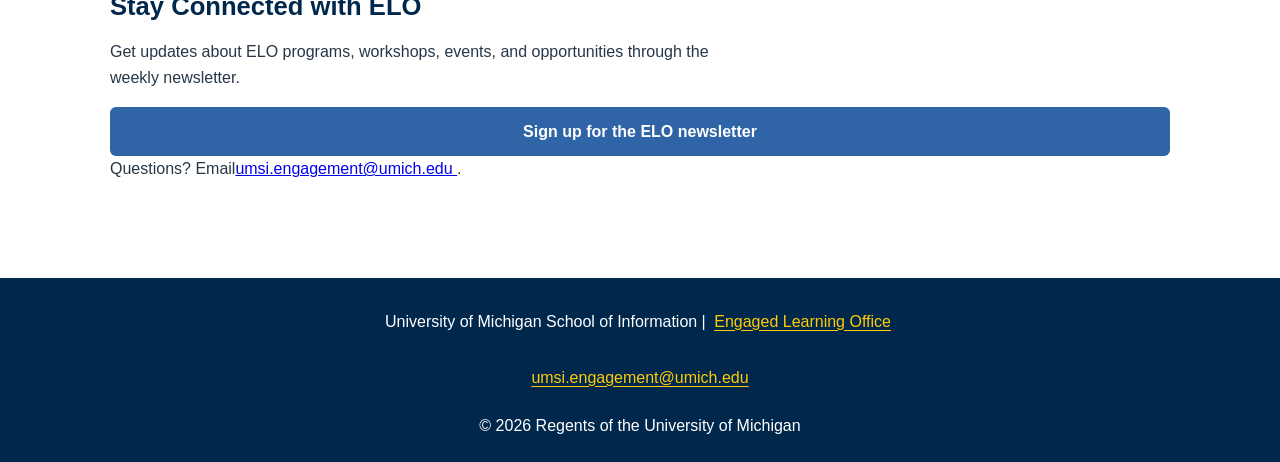
==== commit 21519c49: "Add files via upload" ====
--- a/index.html
+++ b/index.html
@@ -3,27 +3,37 @@
 <head>
     <meta charset="UTF-8">
     <meta name="viewport" content="width=device-width, initial-scale=1.0">
+    <link rel="stylesheet" href="css/html5reset.css">
+    <link rel="stylesheet" href="css/style.css">
     <title>Engaged Learning Resources | UMSI</title>
 
 </head>
 <body>
-
     <header>
-    <a href = "#main">Skip to Main Content</a>
-        <img src="images/UMSI_signature_vertical_informal_solidblue.jpg" alt="UMSI Logo">
-        <nav>
+    <div class="skip"><a href = "#main">Skip to Main Content</a></div>
+      <div class="site-branding">
+        <img class="logo" 
+             src="images/UMSI_signature_vertical_informal_solidblue.jpg" 
+             alt="UMSI Logo"
+        >
+        <div class="brand-text">
+        <p class="site-name">Engaged Learning Office</p>
+        </div>
+      </div>
+      <nav>
             <ul>
-                <li><a href = "index.html">Home</a></li>
+                <li><a href = "index.html" aria-current="page">Home</a></li>
                 <li><a href = "prep.html">Preparing for Your Experience</a></li>
                 <li><a href = "during.html">During Your Experience</a></li>
                 <li><a href = "intern.html">Internship Resources</a></li>
             </ul>
-        </nav>
+      </nav>  
+    
     <h1>Welcome to the UMSI Engaged Learning Office</h1>
     </header>
     
     <main id="main">
-    <section>
+    <section class="intro">
       <h2>Build Skills. Work with Partners. Have an Impact.</h2>
       <p>
        The UMSI Engaged Learning Office connects students with opportunities to apply classroom knowledge to real challenges. Use this site to prepare for your experience, manage your work, and reflect on what you learned.
@@ -39,47 +49,47 @@
          <!-- Note: this iframe might cause an Axe ARIA error - that's not on you that's on YouTube! -->
     </section>
 
-<section>
+<section class="content">
     <h2>Why Use This Resource?</h2>
 
     <p>Real-world projects rarely follow a perfect plan. This site helps you find the right guidance when you need it, so you can spend less time searching for materials and more time learning, collaborating, and moving your project forward.
     </p>
         <img src="images/UMSI_CampusFall_UMSIBackpack_02.jpg" alt="A student wears a UMSI backpack in fall on the drag.">
-    <ul>
-        <li><strong>Follow a clear process:</strong>Move from preparation and project launch through active work, reflection, and responsible closeout.</li>
+    <ul class="indent">
+        <li><strong>Follow a clear process:</strong> Move from preparation and project launch through active work, reflection, and responsible closeout.</li>
         <li><strong>Find practical support:</strong> Access relevant templates, checklists, examples, and how-to guidance for common project needs.</li>
         <li><strong>Build professional skills:</strong> Strengthen your communication, teamwork, project management, and ethical decision-making.</li>
         <li><strong>Turn experience into evidence:</strong> Identify what you learned and communicate your impact in resumes,portfolios, and interviews.</li>
     </ul>
 </section>
 
- <section>
+ <section class="content">
     <h2>Guidance for Every Stage</h2>
     <p>Engaged learning projects can change as new needs, constraints, and insights emerge. Find guidance for the stage of work you are navigating <strong>now.</strong></p>
-    <article>
+    <article class="stage-card">
       <h3>Start Here</h3>
       <p>Set learning goals, understand the project context, examine your assumptions, define team roles, and establish a strong relationship with your partner.</p>
-      <a href="prep.html">Prepare for your experience</a>
+      <a class="card-link" href="prep.html">Prepare for your experience</a>
     </article>
 
-    <article>
+    <article class="stage-card">
       <h3>Navigate the Experience</h3>
       <p>Manage projects and teams, conduct ethical research, communicate progress, respond to feedback, and work through unexpected challenges.</p>
-      <a href="during.html">Find active project resources</a>
+      <a class="card-link" href="during.html">Find active project resources</a>
     </article>
 
-    <article>
+    <article class="stage-card">
       <h3>Wrap Up and Move Forward</h3>
       <p>Complete a responsible handoff, evaluate your impact, reflect on your growth, and translate your work into resume, portfolio, and interview content.</p>
-      <a href="intern.html">Plan your next steps</a>
+      <a class="card-link" href="intern.html">Plan your next steps</a>
     </article>
   </section>
 
-   <section>
+   <section class="content">
     <h2>Featured Programs</h2>
     <p>Explore opportunities to collaborate with organizations, communities, student teams, and partners in Michigan and beyond.</p>
     <article>
-    <h3><a href="https://mcompass.umich.edu/_portal/tds-program-brochure?programid=12810">AI Clinic Project Experience</a></h3>
+    <h3><a  href="https://mcompass.umich.edu/_portal/tds-program-brochure?programid=12810">AI Clinic Project Experience</a></h3>
     <p>Work with a team on an applied artificial intelligence project for a partner organization.</p>
     </article>
 
@@ -108,7 +118,7 @@
       <p>Build intercultural awareness and apply your learning in an international setting. </p>
     </article>
   </section>
-  <section>
+  <section class="end">
     <h2>About the Engaged Learning Office</h2>
     <p>The Engaged Learning Office works with partners across industries and sectors, from technology companies to grassroots nonprofits and cultural heritage institutions, to provide project-based opportunities for UMSI students.</p>
     <p>Its mission is to facilitate transformational engaged learning experiences and enable innovative, sustainable, and mutually beneficial information solutions for local and global communities.</p>
@@ -127,7 +137,7 @@
         UMGPT. (2026). UMGPT ( GPT-5.6 Sol September 7th version) [Large language model]. -->
     </main>
     <footer>
-        <p>University of Michigan School of Information | <a href="https://www.si.umich.edu/programs/engaged-learning/about-engaged-learning-office">Engaged Learning Office </a></p>
+        <p>University of Michigan School of Information | <a href="https://www.si.umich.edu/programs/engaged-learning/about-engaged-learning-office"> Engaged Learning Office </a></p>
       <address>
         <a href="mailto:umsi.engagement@umich.edu">umsi.engagement@umich.edu</a>
       </address>
--- a/css/style.css
+++ b/css/style.css
@@ -0,0 +1,359 @@
+/* basic settings */
+nav,
+h1,
+main,
+footer {
+    font-family: "Montserrat", "Helvetica Neue", Arial, sans-serif;
+}
+
+h2 {
+    margin-bottom: 16px;
+    font-size: 1.6rem;
+    line-height: 1.3;
+    color: #00274c;
+}
+
+h3 {
+    margin-bottom: 8px;
+    font-size: 1.15rem;
+    line-height: 1.4;
+    color: #00274c;
+}
+
+p {
+    max-width: 70ch;
+    margin-bottom: 16px;
+}
+
+.indent  {
+    margin: 0;
+    padding-left: 20px;
+}
+
+section li + li {
+    margin-top: 12px;
+}
+
+img {
+    display: block;
+    max-width: 100%;
+    height: auto;
+    margin: 16px auto;
+}
+
+iframe {
+    display: block;
+    width: 100%;
+    aspect-ratio: 16 / 9;
+    height: auto;
+    border: 0;
+    margin: 16px 0;
+}
+
+/* skip */
+.skip {
+    position: relative;
+}
+
+.skip a{
+    position: absolute;
+    top: 0;
+    left: 16px;
+    z-index: 1000;
+
+    transform: translateY(calc(-100% - 16px));
+
+    background-color: #ffffff;
+    color: #00274c;
+    padding: 12px 16px;
+    border-radius: 6px;
+
+    font-weight: 700;
+    line-height: 1.5;
+    text-decoration: underline;
+}
+
+.skip a:focus {
+    top: 12px;
+    transform: translateY(0);
+
+    outline: 3px solid #ffcb05;
+    outline-offset: 3px;
+}
+
+/* site-branding */
+.site-branding {
+    display: flex;
+    align-items: center;
+    gap: 32px;
+    padding: 16px;
+    background-color: #00274c;
+}
+
+.logo {
+    width: 80px;
+    height: auto;
+    margin: 0;
+    flex-shrink: 0;
+}
+.brand-text {
+    flex: 1;
+    min-width: 0;
+
+    display: flex;
+    flex-direction: column;
+    gap: 6px;
+
+    border-left: 1px solid #ffffff;
+    padding-left: 14px;
+
+    color: #ffffff;
+    font-family: "Oswald", "Arial Narrow", sans-serif;
+    text-transform: uppercase;
+    letter-spacing: 1px;
+    text-align: left;
+    overflow-wrap: anywhere;
+}
+
+.site-name {
+    margin: 0;
+    font-size: 1.25rem;
+    font-weight: 700;
+    line-height: 1.3;
+}
+
+/* nav */
+nav {
+    background-color: #00274c;
+    padding: 12px 20px 16px;
+    border-top: 1px solid #294b6c;
+}
+
+nav ul {
+    display: grid;
+    grid-template-columns: repeat(2, minmax(0, 1fr));
+    gap: 10px;
+
+    max-width: 1060px;
+    margin: 0 auto;
+    padding: 0;
+    list-style: none;
+}
+
+nav a {
+    display: grid;
+    place-items: center;
+    box-sizing: border-box;
+
+    height: 100%;
+    min-height: 52px;
+    padding: 12px 10px;
+
+    background-color: #0b355a;
+    color: #ffffff;
+    border: 1px solid #2f65a7;
+    border-radius: 8px;
+
+    font-size: 1rem;
+    font-weight: 600;
+    line-height: 1.5;
+    text-align: center;
+    text-decoration: none;
+    overflow-wrap: anywhere;
+}
+
+nav a:hover {
+    background-color: #174c86;
+    border-color: #ffffff;
+}
+
+nav a[aria-current="page"] {
+    background-color: #ffcb05;
+    color: #00274c;
+    border-color: #ffcb05;
+
+    font-weight: 700;
+    text-decoration: underline;
+    text-decoration-thickness: 3px;
+    text-underline-offset: 4px;
+}
+
+nav a:focus-visible {
+    outline: 3px solid #ffffff;
+    outline-offset: 3px;
+}
+
+/* main contents */
+h1, main {
+    box-sizing: border-box;
+    width: 100%;
+    max-width: 1100px;
+    margin: 0 auto;
+    padding: 24px 20px;
+
+    color: #263747;
+    line-height: 1.6;
+}
+
+h1 {
+    padding-top: 40px;
+    border-bottom: 4px solid #ffcb05;
+
+    font-size: clamp(2rem, 5vw, 3.5rem);
+    font-weight: 700;
+    line-height: 1.15;
+    color: #00274c;
+}
+
+main {
+    display: grid;
+    gap: 28px;
+    padding-top: 32px;
+    padding-bottom: 48px;
+}
+
+.content {
+    display: grid;
+    grid-template-columns: repeat(auto-fit, minmax(min(100%, 350px), 1fr));
+    gap: 20px;
+}
+
+.content > h2,
+.content > p {
+    grid-column: 1 / -1;
+    margin: 0;
+}
+
+/* stage-card & aside section*/
+.stage-card{
+    display: grid;
+    grid-template-rows: auto 1fr auto;
+    gap: 12px;
+
+    padding: 20px;
+    background-color: #f3f6fa;
+    border: 1px solid #d5dfea;
+    border-radius: 12px;
+}
+
+.stage-card h3,
+.stage-card p {
+    margin: 0;
+}
+
+.card-link,
+main > aside > div > a {
+    display: grid;
+    place-items: center;
+    box-sizing: border-box;
+
+    min-height: 48px;
+    padding: 12px 16px;
+
+    color: #ffffff;
+    border-radius: 6px;
+
+    font-weight: 700;
+    text-align: center;
+    text-decoration: none;
+}
+ 
+.card-link {
+    background-color: #00274c;
+}
+main > aside > div > a {
+    background-color: #2f65a7;
+}
+
+.card-link:hover,
+main > aside > div > a:hover {
+    background-color: #174c86;
+}
+
+.card-link:focus-visible {
+    outline: 3px solid #00274c;
+    outline-offset: 3px;
+}
+
+/* table */
+.table-scroll {
+    max-width: 100%;
+    overflow-x: auto;
+}
+
+.table-scroll table {
+    width: 100%;
+    border-collapse: collapse;
+}
+
+.table-scroll th,
+.table-scroll td {
+    padding: 14px 16px;
+    text-align: left;
+    vertical-align: top;
+    border-bottom: 1px solid #2f65a7;
+}
+
+.table-scroll thead th {
+    background-color: #00274c;
+    color: #ffffff;
+    font-weight: 700;
+}
+
+.table-scroll tbody th {
+    color: #00274c;
+    font-weight: 600;
+}
+
+.table-scroll:focus-visible {
+    outline: 3px solid #00274c;
+    outline-offset: -3px;
+}
+
+/* allow grid items to shrink */
+.content,
+.stage-card,
+.table-scroll {
+    min-width: 0;
+}
+
+/* footer */
+footer {
+    margin-top: 32px;
+    padding: 24px 16px;
+
+    background-color: #00274c;
+    color: #ffffff;
+    text-align: center;
+    line-height: 1.5;
+}
+
+footer p,
+footer address {
+    margin: 0 0 12px;
+}
+
+footer p {
+    max-width: none;
+}
+
+footer p:last-child {
+    margin-bottom: 0;
+}
+
+footer address {
+    font-style: normal;
+}
+
+footer a {
+    display: inline-block;
+    box-sizing: border-box;
+    max-width: 100%;
+    min-height: 44px;
+    padding: 8px 4px;
+
+    color: #ffcb05;
+    text-decoration: underline;
+    text-underline-offset: 3px;
+    overflow-wrap: anywhere;
+}
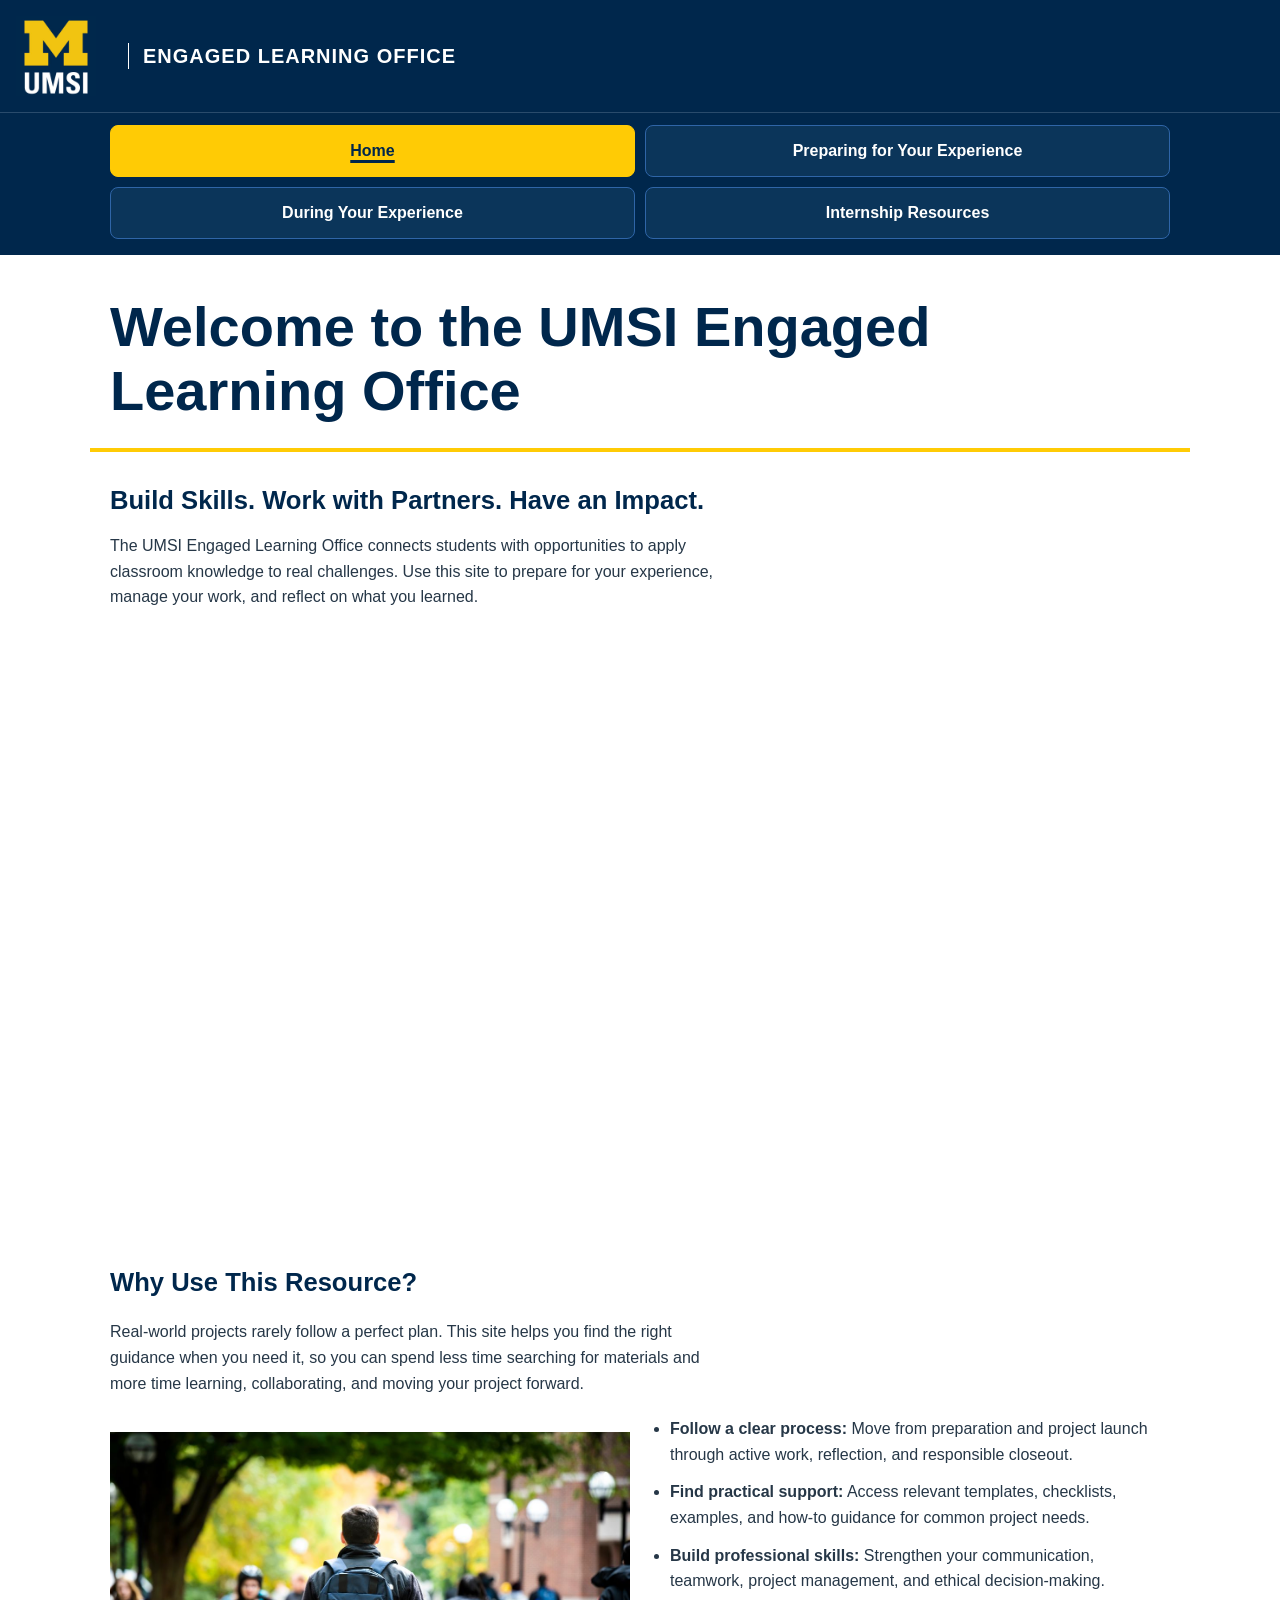
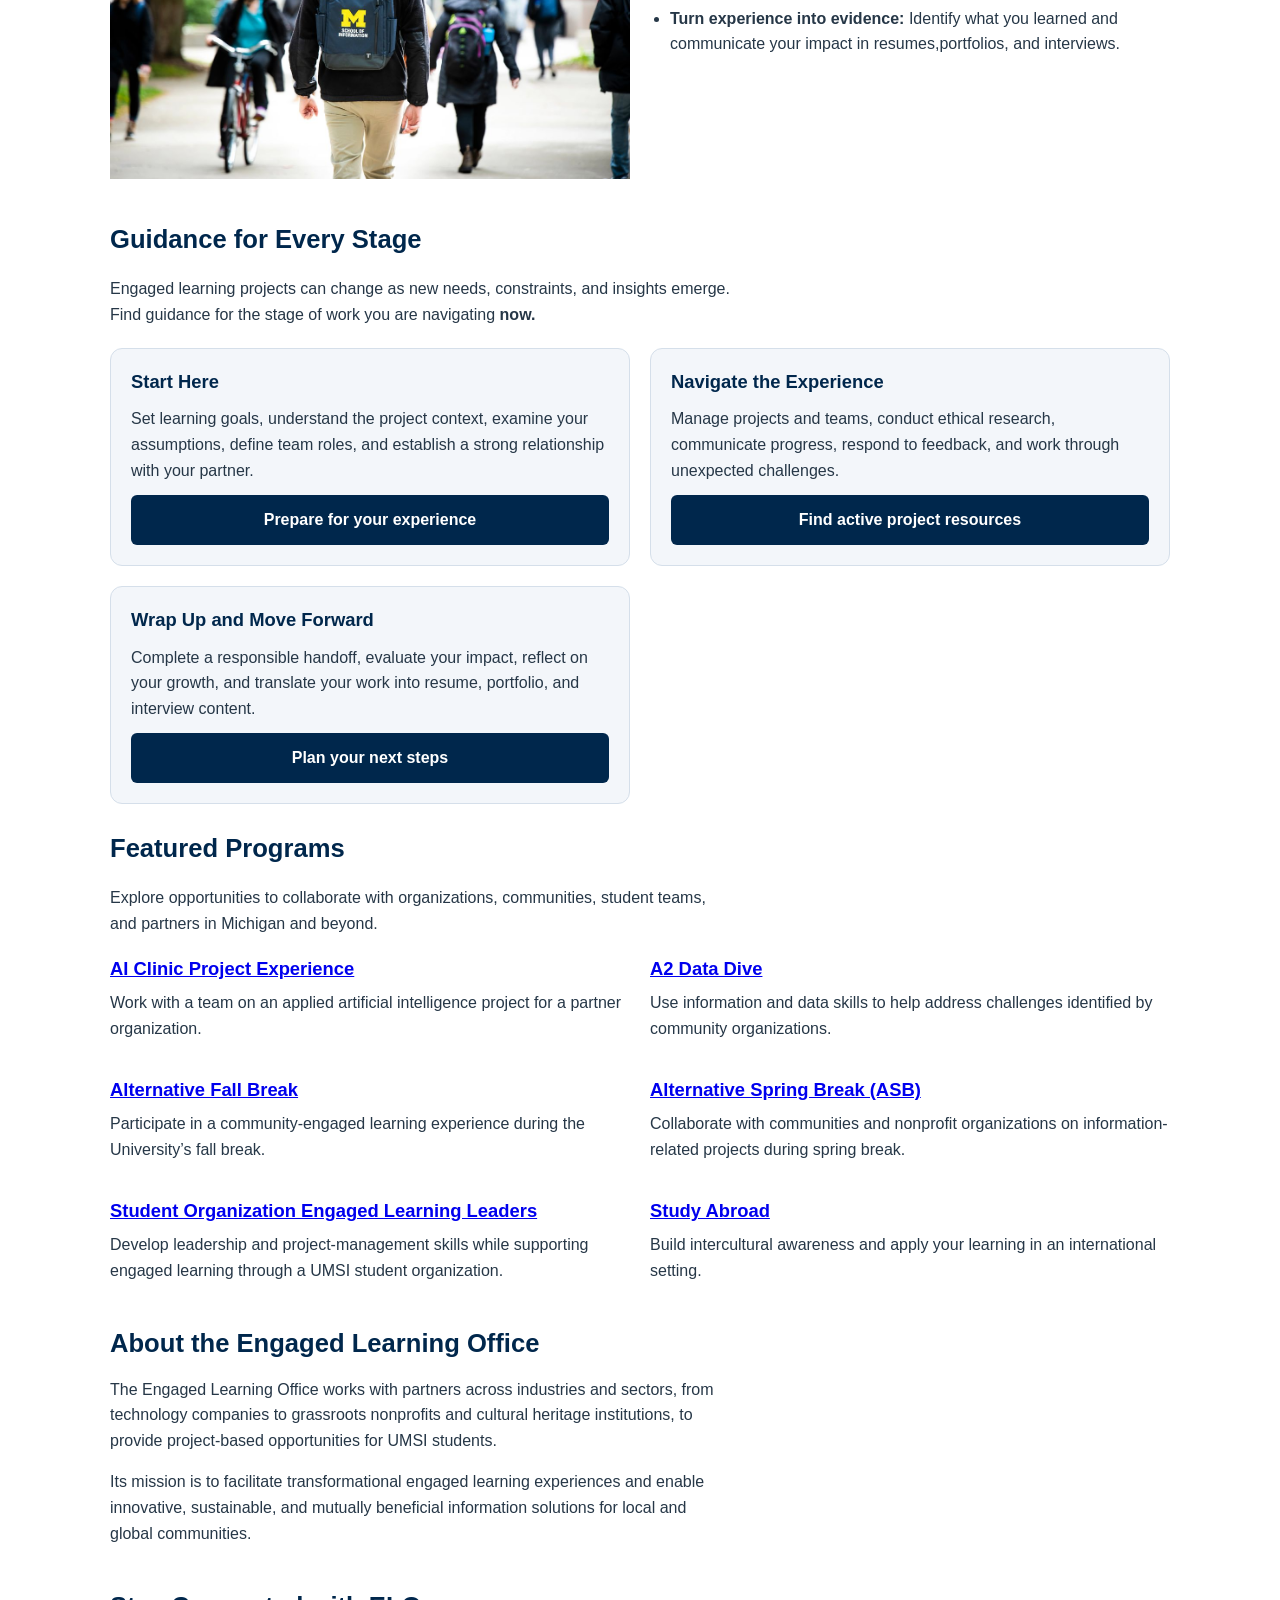
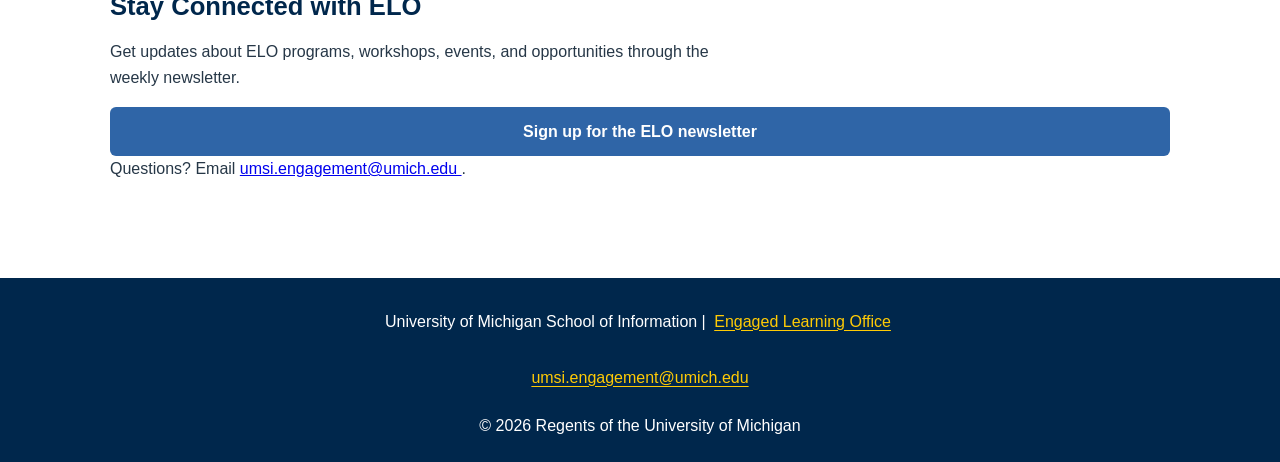
==== commit c6cea8b8: "Update index.html" ====
--- a/index.html
+++ b/index.html
@@ -129,7 +129,9 @@
     <div>
        <a href="https://umsi.info/elo-newsletter"> Sign up for the ELO newsletter</a>
     </div>
-    <p>Questions? Email<a href="mailto:umsi.engagement@umich.edu">umsi.engagement@umich.edu </a>.</p>
+    <p>Questions? Email
+        <a href="mailto:umsi.engagement@umich.edu">umsi.engagement@umich.edu </a>.
+    </p>
   </aside>
 
 
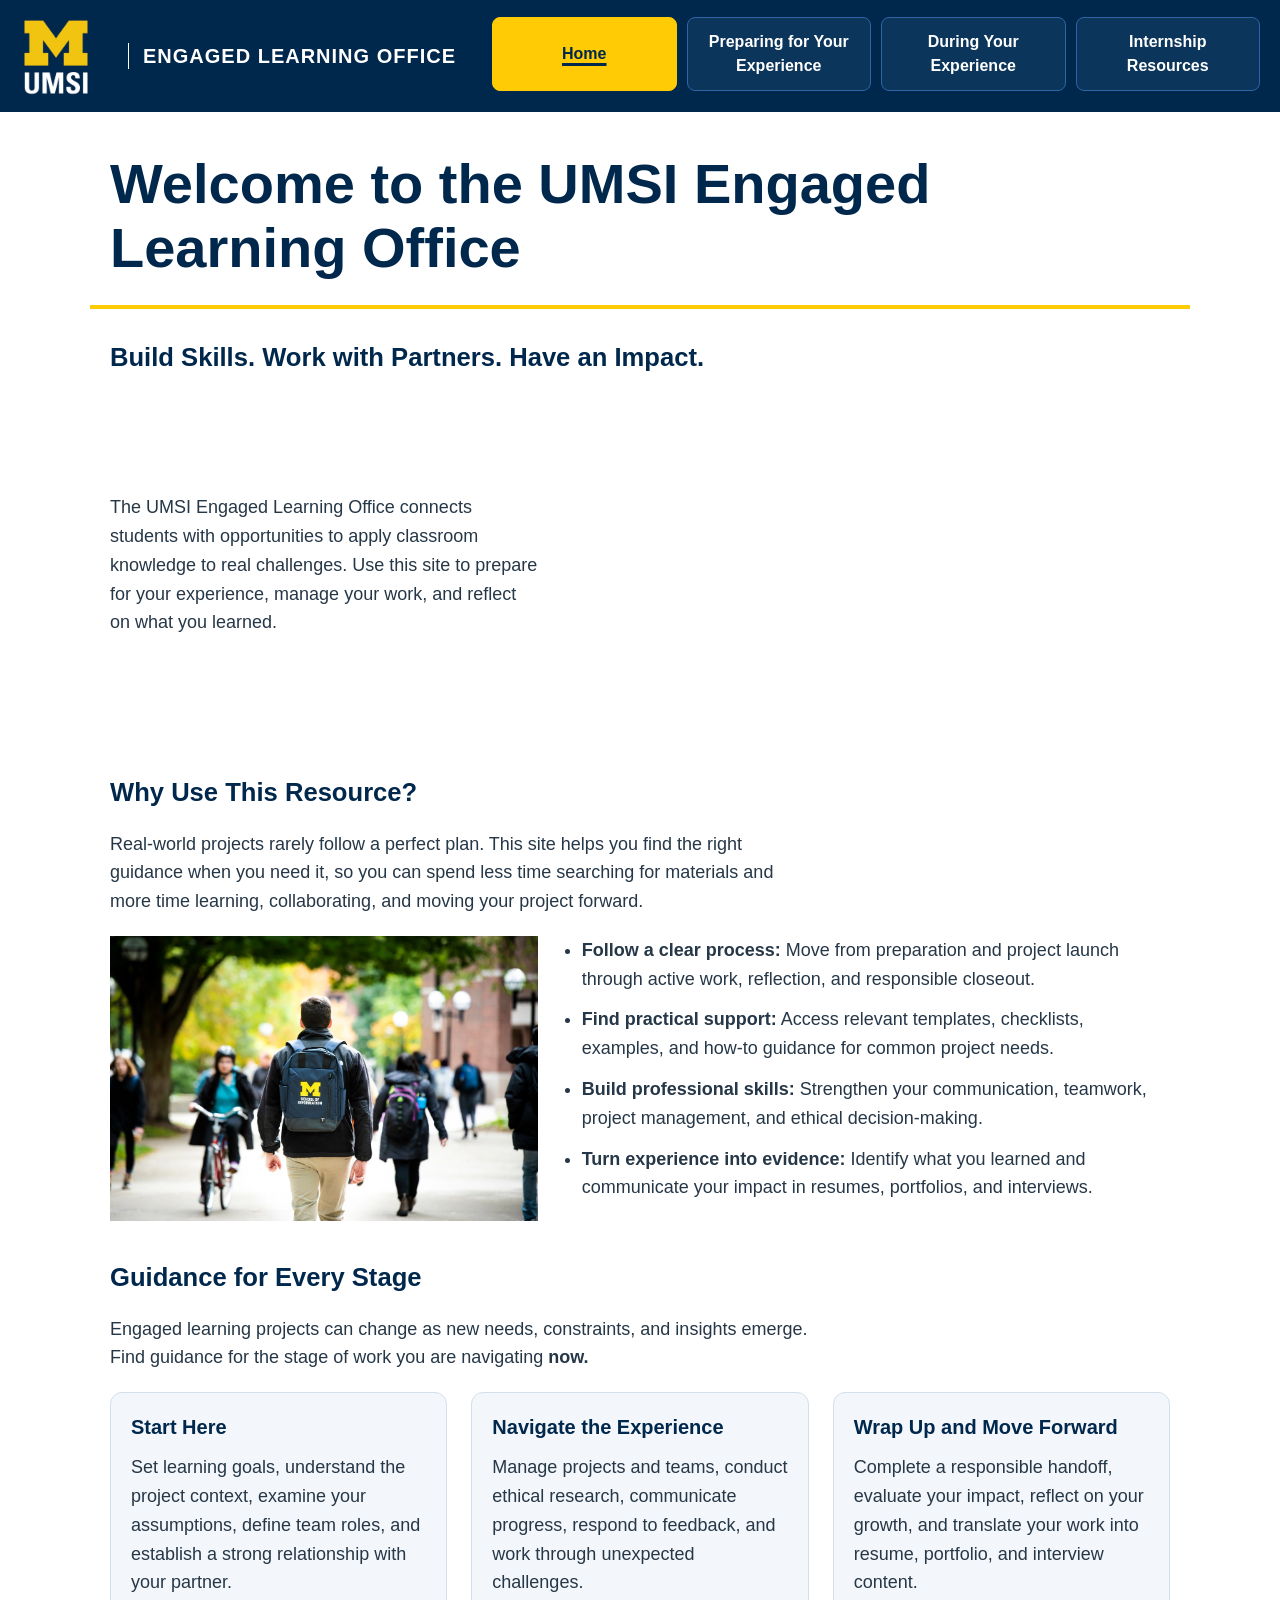
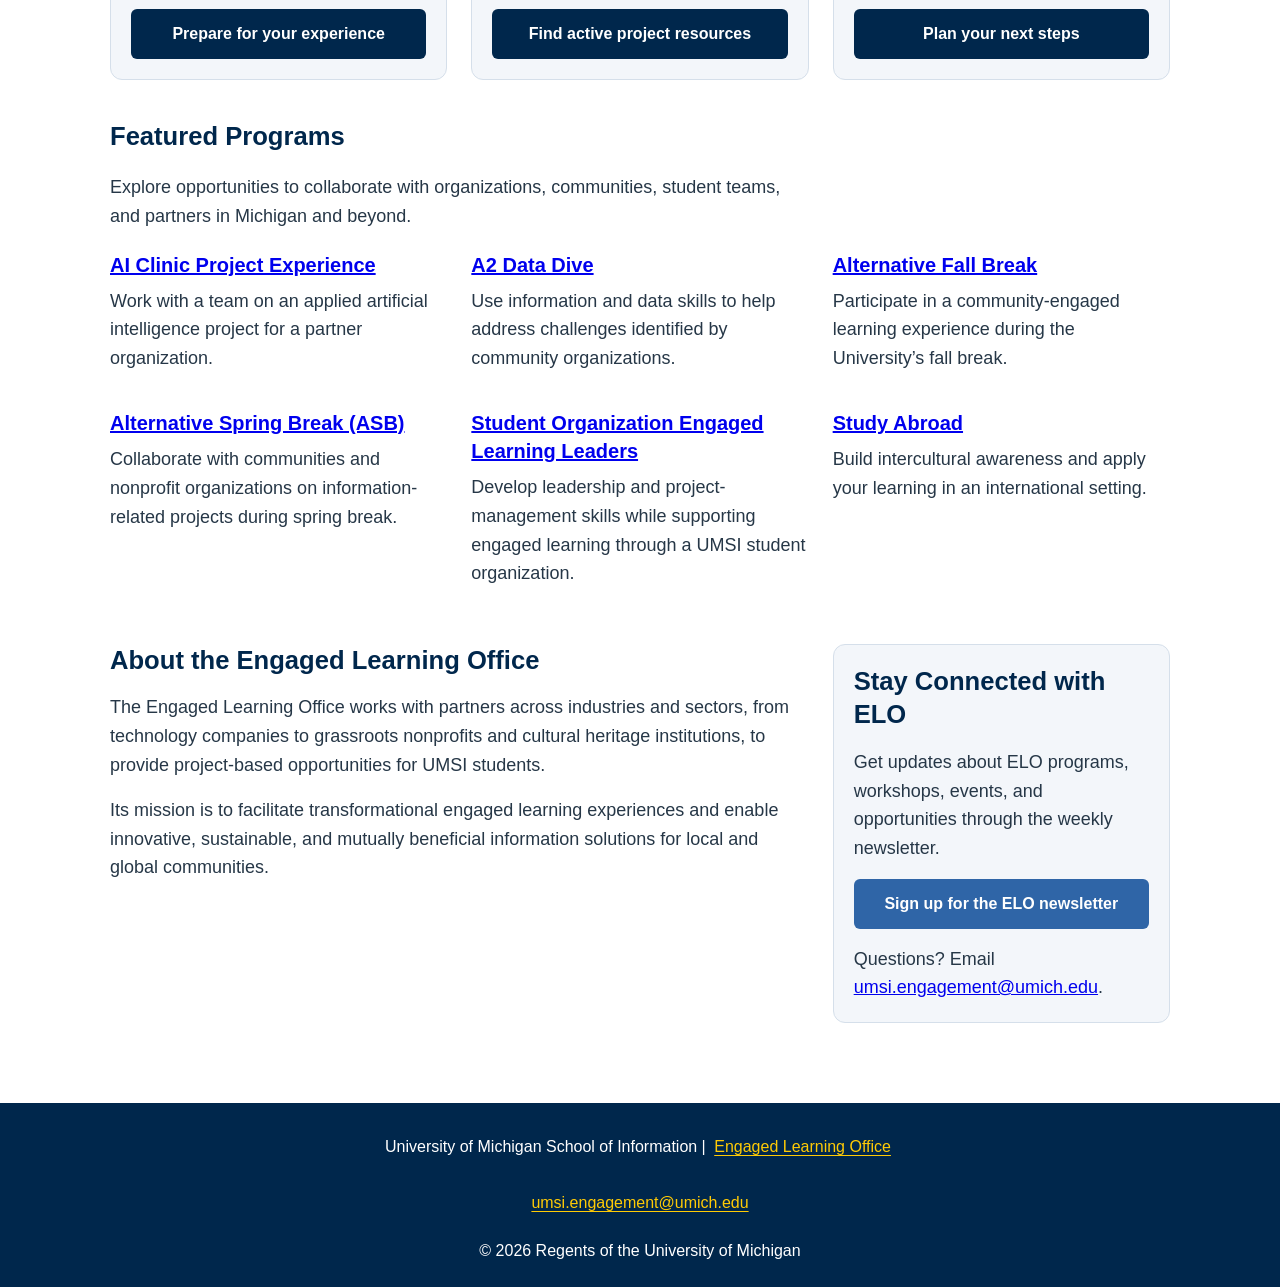
==== commit 80a410af: "Add files via upload" ====
--- a/index.html
+++ b/index.html
@@ -9,6 +9,7 @@
 
 </head>
 <body>
+    <div class="progress-bar" id="progress-bar" aria-hidden="true"></div>
     <header>
     <div class="skip"><a href = "#main">Skip to Main Content</a></div>
       <div class="site-branding">
@@ -33,7 +34,7 @@
     </header>
     
     <main id="main">
-    <section class="intro">
+    <section class="intro intro-media">
       <h2>Build Skills. Work with Partners. Have an Impact.</h2>
       <p>
        The UMSI Engaged Learning Office connects students with opportunities to apply classroom knowledge to real challenges. Use this site to prepare for your experience, manage your work, and reflect on what you learned.
@@ -49,7 +50,7 @@
          <!-- Note: this iframe might cause an Axe ARIA error - that's not on you that's on YouTube! -->
     </section>
 
-<section class="content">
+<section class="content media-split">
     <h2>Why Use This Resource?</h2>
 
     <p>Real-world projects rarely follow a perfect plan. This site helps you find the right guidance when you need it, so you can spend less time searching for materials and more time learning, collaborating, and moving your project forward.
@@ -59,11 +60,11 @@
         <li><strong>Follow a clear process:</strong> Move from preparation and project launch through active work, reflection, and responsible closeout.</li>
         <li><strong>Find practical support:</strong> Access relevant templates, checklists, examples, and how-to guidance for common project needs.</li>
         <li><strong>Build professional skills:</strong> Strengthen your communication, teamwork, project management, and ethical decision-making.</li>
-        <li><strong>Turn experience into evidence:</strong> Identify what you learned and communicate your impact in resumes,portfolios, and interviews.</li>
+        <li><strong>Turn experience into evidence:</strong> Identify what you learned and communicate your impact in resumes, portfolios, and interviews.</li>
     </ul>
 </section>
 
- <section class="content">
+ <section class="content trio">
     <h2>Guidance for Every Stage</h2>
     <p>Engaged learning projects can change as new needs, constraints, and insights emerge. Find guidance for the stage of work you are navigating <strong>now.</strong></p>
     <article class="stage-card">
@@ -78,14 +79,14 @@
       <a class="card-link" href="during.html">Find active project resources</a>
     </article>
 
-    <article class="stage-card">
+    <article class="stage-card card-wide">
       <h3>Wrap Up and Move Forward</h3>
       <p>Complete a responsible handoff, evaluate your impact, reflect on your growth, and translate your work into resume, portfolio, and interview content.</p>
       <a class="card-link" href="intern.html">Plan your next steps</a>
     </article>
   </section>
 
-   <section class="content">
+   <section class="content programs">
     <h2>Featured Programs</h2>
     <p>Explore opportunities to collaborate with organizations, communities, student teams, and partners in Michigan and beyond.</p>
     <article>
@@ -129,9 +130,7 @@
     <div>
        <a href="https://umsi.info/elo-newsletter"> Sign up for the ELO newsletter</a>
     </div>
-    <p>Questions? Email
-        <a href="mailto:umsi.engagement@umich.edu">umsi.engagement@umich.edu </a>.
-    </p>
+    <p>Questions? Email <a href="mailto:umsi.engagement@umich.edu">umsi.engagement@umich.edu</a>.</p>
   </aside>
 
 
@@ -143,7 +142,8 @@
       <address>
         <a href="mailto:umsi.engagement@umich.edu">umsi.engagement@umich.edu</a>
       </address>
-      <p>&copy; 2026 Regents of the University of Michigan</p>
+      <p>&copy; <span id="year">2026</span> Regents of the University of Michigan</p>
     </footer>
+    <script src="js/script.js"></script>
 </body>
 </html>
--- a/css/style.css
+++ b/css/style.css
@@ -81,6 +81,19 @@
     outline-offset: 3px;
 }
 
+/* progress bar */
+.progress-bar {
+    position: fixed;
+    top: 0;
+    left: 0;
+    z-index: 999;
+
+    width: 0;
+    height: 6px;
+    background-color: #ffcb05;
+    border-bottom: 2px solid #00274c;
+}
+
 /* site-branding */
 .site-branding {
     display: flex;
@@ -129,15 +142,20 @@
     border-top: 1px solid #294b6c;
 }
 
+/* 4 columns, each link spans 2 on mobile */
 nav ul {
     display: grid;
-    grid-template-columns: repeat(2, minmax(0, 1fr));
+    grid-template-columns: repeat(4, minmax(0, 1fr));
     gap: 10px;
 
     max-width: 1060px;
     margin: 0 auto;
     padding: 0;
     list-style: none;
+}
+
+nav li {
+    grid-column: span 2;
 }
 
 nav a {
@@ -205,29 +223,95 @@
     color: #00274c;
 }
 
+/* page grid: 4 columns on mobile */
 main {
     display: grid;
-    gap: 28px;
+    grid-template-columns: repeat(4, minmax(0, 1fr));
+    column-gap: 16px;
+    row-gap: 28px;
     padding-top: 32px;
     padding-bottom: 48px;
 }
 
-.content {
+main > section,
+main > aside {
+    grid-column: 1 / -1;
+    min-width: 0;
+}
+
+.intro,
+.content,
+article.media-split {
     display: grid;
-    grid-template-columns: repeat(auto-fit, minmax(min(100%, 350px), 1fr));
-    gap: 20px;
-}
-
+    grid-template-columns: repeat(4, minmax(0, 1fr));
+    column-gap: 16px;
+    row-gap: 20px;
+}
+
+.intro > h2,
+.intro > p,
+.intro > iframe,
 .content > h2,
-.content > p {
+.content > p,
+.content > img,
+.content > ul,
+.content > ol,
+.content > article,
+.media-split > h2,
+.media-split > h3,
+.media-split > p,
+.media-split > img,
+.media-split > ul {
     grid-column: 1 / -1;
+    min-width: 0;
+}
+
+.intro > h2,
+.intro > p,
+.intro > iframe,
+.content > h2,
+.content > p,
+.media-split > h2,
+.media-split > h3,
+.media-split > p,
+.media-split > img,
+.media-split > ul {
     margin: 0;
 }
 
-/* stage-card & aside section*/
+article.media-split {
+    row-gap: 12px;
+    align-content: start;
+}
+
+.indent + p {
+    margin-top: 16px;
+}
+
+/* aside */
+main > aside {
+    padding: 20px;
+    background-color: #f3f6fa;
+    border: 1px solid #d5dfea;
+    border-radius: 12px;
+}
+
+main > aside > p:last-child {
+    margin-bottom: 0;
+}
+
+main > aside > div {
+    margin-bottom: 16px;
+}
+
+/* stage-card */
+.trio > .stage-card {
+    grid-template-rows: auto 1fr auto;
+}
+
 .stage-card{
     display: grid;
-    grid-template-rows: auto 1fr auto;
+    align-content: start;
     gap: 12px;
 
     padding: 20px;
@@ -311,7 +395,6 @@
 }
 
 /* allow grid items to shrink */
-.content,
 .stage-card,
 .table-scroll {
     min-width: 0;
@@ -356,4 +439,152 @@
     text-decoration: underline;
     text-underline-offset: 3px;
     overflow-wrap: anywhere;
-}+}
+
+/* tablet: 8 columns */
+@media (min-width: 768px) {
+    main,
+    .intro,
+    .content,
+    article.media-split {
+        grid-template-columns: repeat(8, minmax(0, 1fr));
+        column-gap: 20px;
+    }
+
+    nav li {
+        grid-column: span 1;
+    }
+
+    .media-split > img {
+        grid-column: span 3;
+        align-self: start;
+    }
+
+    .media-split > ul {
+        grid-column: span 5;
+    }
+
+    .trio > article,
+    .programs > article,
+    .pair > article,
+    article.col-half {
+        grid-column: span 4;
+    }
+
+    .trio > .card-wide {
+        grid-column: 1 / -1;
+    }
+
+    article.col-small {
+        grid-column: span 3;
+    }
+
+    article.col-large {
+        grid-column: span 5;
+    }
+}
+
+/* desktop: 12 columns */
+@media (min-width: 1024px) {
+    main,
+    .intro,
+    .content,
+    article.media-split {
+        grid-template-columns: repeat(12, minmax(0, 1fr));
+        column-gap: 24px;
+    }
+
+    main {
+        row-gap: 40px;
+        font-size: 1.125rem;
+    }
+
+    h3 {
+        font-size: 1.25rem;
+    }
+
+    .card-link,
+    main > aside > div > a {
+        font-size: 1rem;
+    }
+
+    .intro-media > p {
+        grid-column: span 5;
+        align-self: center;
+    }
+
+    .intro-media > iframe {
+        grid-column: span 7;
+    }
+
+    .media-split > img,
+    article.col-small {
+        grid-column: span 5;
+    }
+
+    .media-split > ul,
+    article.col-large {
+        grid-column: span 7;
+    }
+
+    .text-cols > p,
+    .pair > article {
+        grid-column: span 6;
+    }
+
+    .trio > article,
+    .trio > .card-wide,
+    .programs > article,
+    .phase-start > article {
+        grid-column: span 4;
+    }
+
+    /* Career Fair: 8 columns on the right, 2 rows tall */
+    .opportunities > article {
+        grid-column: 1 / span 4;
+    }
+
+    .opportunities > .media-split {
+        grid-column: 5 / -1;
+        grid-row: span 2;
+        grid-template-columns: repeat(8, minmax(0, 1fr));
+    }
+
+    .opportunities .media-split > img {
+        grid-column: span 3;
+    }
+
+    .opportunities .media-split > ul {
+        grid-column: span 5;
+    }
+
+    main > .end {
+        grid-column: span 8;
+    }
+
+    main > aside {
+        grid-column: span 4;
+        align-self: start;
+    }
+
+    /* header: logo and nav in one row */
+    header {
+        display: grid;
+        grid-template-columns: auto 1fr;
+    }
+
+    header .skip,
+    header h1 {
+        grid-column: 1 / -1;
+    }
+
+    nav {
+        display: grid;
+        align-items: center;
+        border-top: none;
+    }
+
+    .phase-start > .stage-card {
+        align-self: start;
+    }
+}
